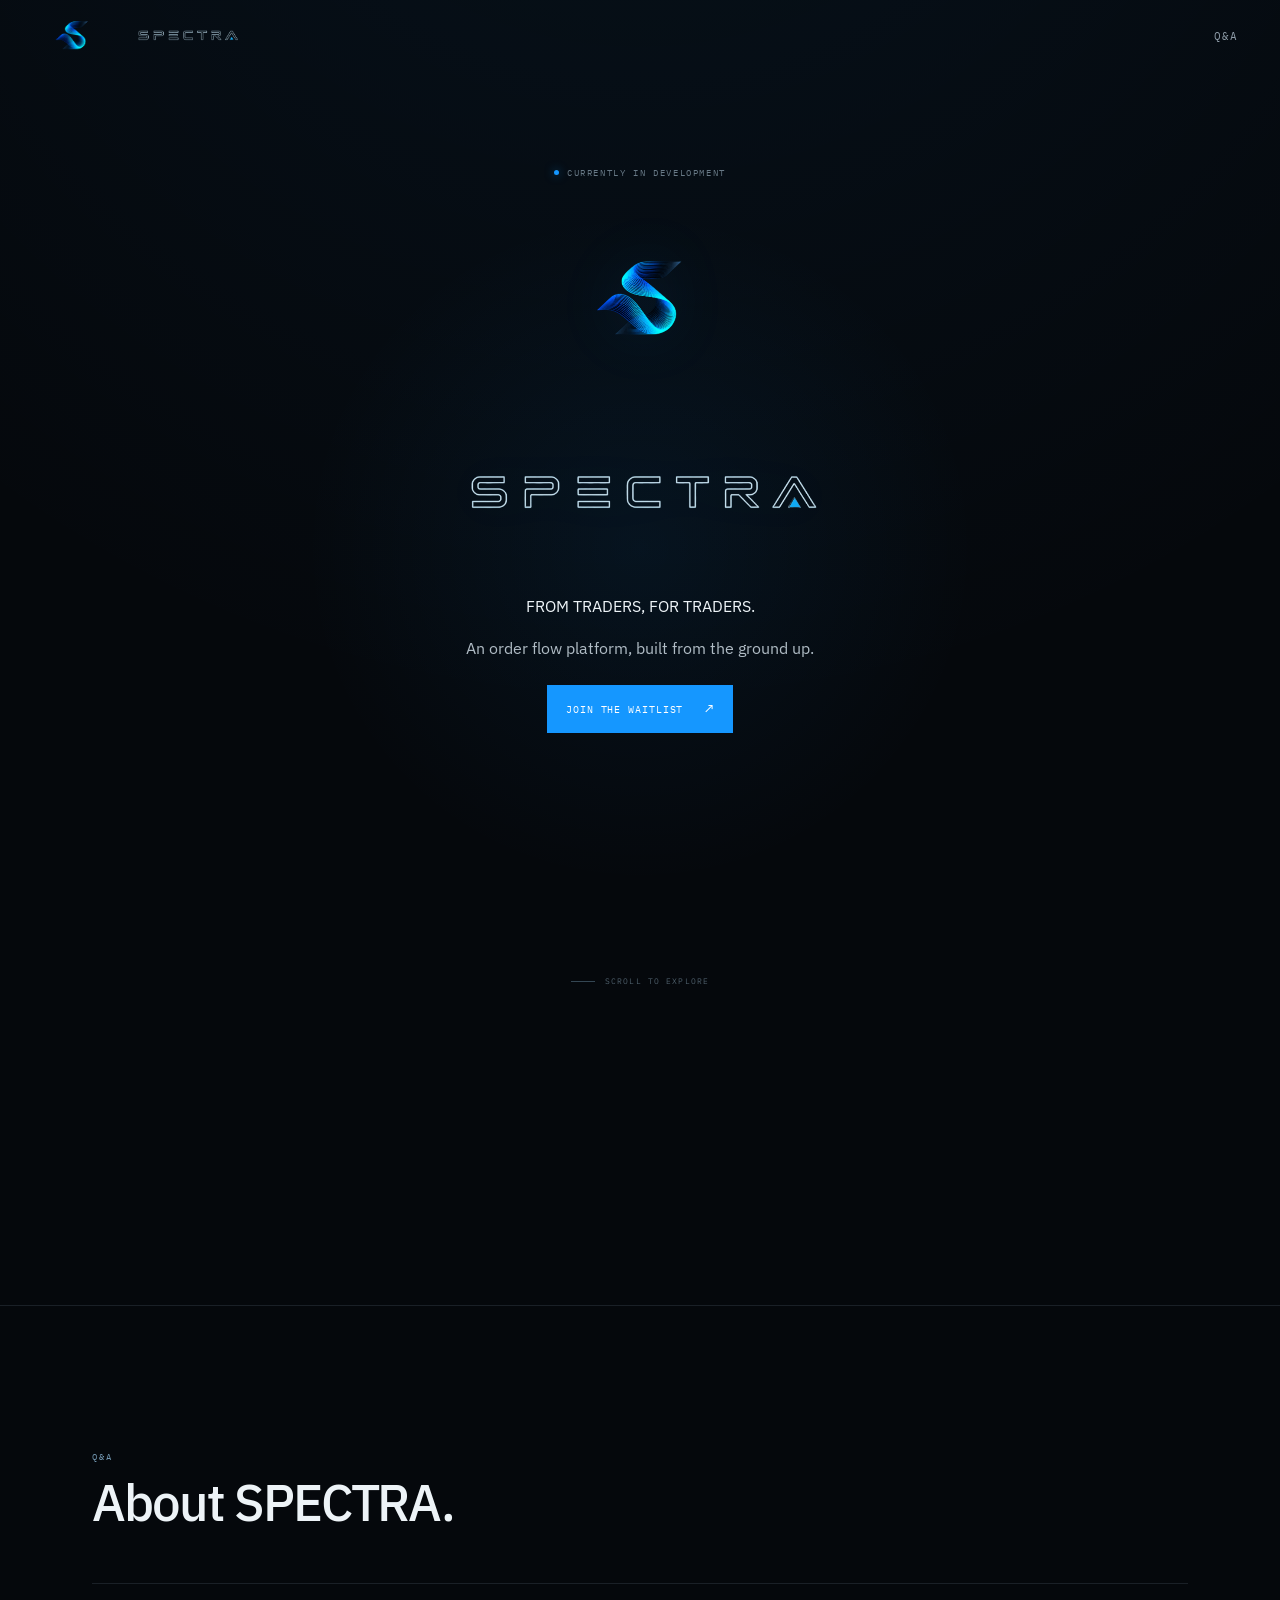
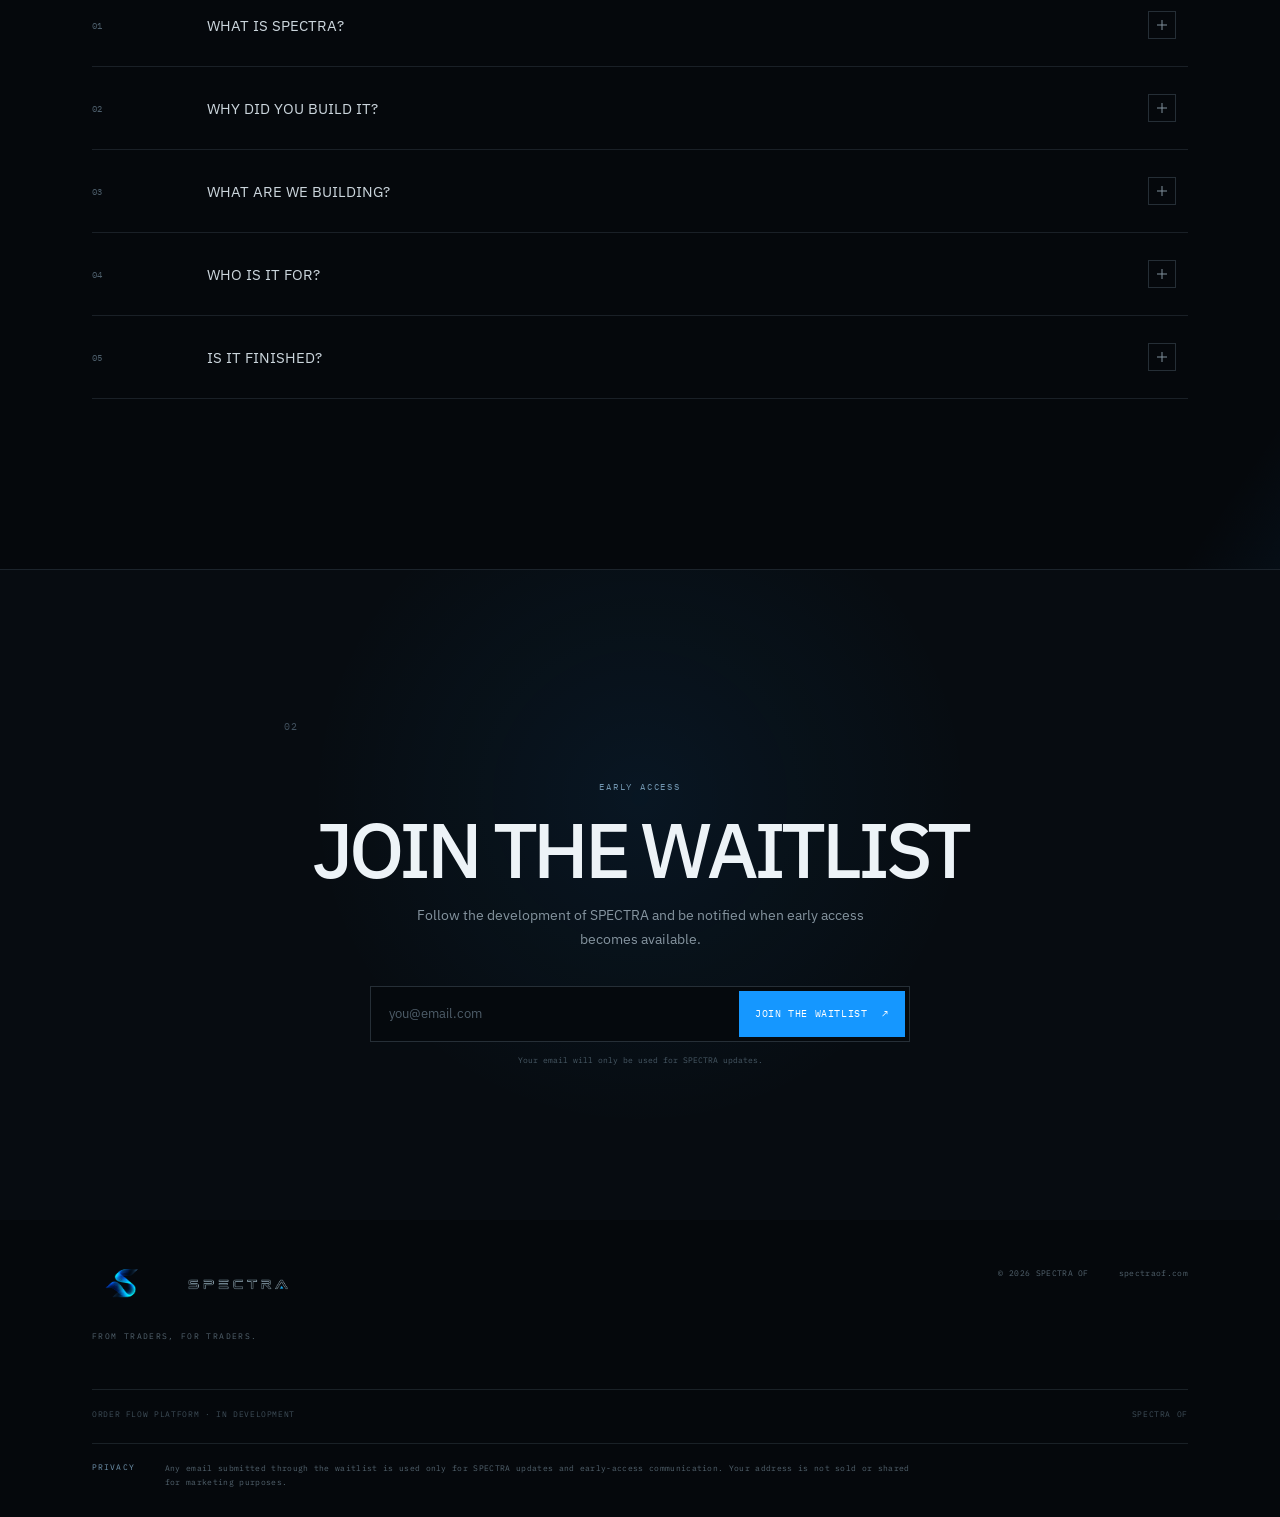
==== index.html @ 026204b5 "Update index.html" ====
<!doctype html>
<html lang="en">
<head>
  <meta charset="utf-8">
  <meta name="viewport" content="width=device-width, initial-scale=1">
  <meta name="description" content="SPECTRA is an order flow platform built from the ground up. Follow the development and join the waitlist for early access.">
  <title>SPECTRA OF | From Traders, For Traders.</title>
  <link rel="preconnect" href="https://fonts.googleapis.com">
  <link rel="preconnect" href="https://fonts.gstatic.com" crossorigin>
  <link href="https://fonts.googleapis.com/css2?family=IBM+Plex+Mono:wght@400;500&family=IBM+Plex+Sans:wght@400;500;600&display=swap" rel="stylesheet">
  <link rel="stylesheet" href="styles.css">
</head>
<body>
  <div class="site">
    <header class="nav" id="nav">
      <a class="brand" href="#top" aria-label="SPECTRA home">
        <img src="assets/spectra-s.png" alt="" class="brand-logo">
        <img src="assets/spectra-header.png" alt="SPECTRA" class="brand-wordmark">
      </a>

      <nav class="nav-actions" aria-label="Primary">
        <a href="#qa">Q&amp;A</a>
      </nav>

      <button class="menu-toggle" type="button" aria-label="Open menu" aria-expanded="false">
        <span></span><span></span>
      </button>
    </header>

    <main id="top">
      <section class="hero">
        <div class="hero-inner">
          <div class="status reveal">
            <span class="status-dot"></span>
            <span>CURRENTLY IN DEVELOPMENT</span>
          </div>

          <img src="assets/spectra-s.png" alt="SPECTRA symbol" class="hero-s-image reveal delay-1">

          <img src="assets/spectra-header.png" alt="SPECTRA" class="hero-header-image reveal delay-2">

          <div class="hero-payoff reveal delay-3">FROM TRADERS, FOR TRADERS.</div>

          <p class="hero-description reveal delay-4">
            An order flow platform, built from the ground up.
          </p>

          <a class="hero-cta reveal delay-3" href="#waitlist">
            <span>JOIN THE WAITLIST</span>
            <span class="cta-arrow">↗</span>
          </a>

          <div class="hero-scroll reveal delay-4" aria-hidden="true">
            <span></span>
            <span>SCROLL TO EXPLORE</span>
          </div>
        </div>
      </section>

      <section class="qa-section" id="qa">
        <div class="section-container">
          <div class="section-header reveal">
            <div>
              <div class="eyebrow">Q&amp;A</div>
              <h2>About SPECTRA.</h2>
            </div>
          </div>

          <div class="accordion" data-accordion>
            <!--
              INSERT YOUR EXISTING Q&A HERE.
              Do not change the structure. Duplicate .accordion-item as needed.

              Example:
              <article class="accordion-item">
                <button class="accordion-trigger" type="button" aria-expanded="false">
                  <span class="question-number">01</span>
                  <span class="question-text">YOUR QUESTION</span>
                  <span class="question-toggle" aria-hidden="true"></span>
                </button>
                <div class="accordion-answer" hidden>
                  <div class="answer-inner">
                    <p>YOUR ANSWER</p>
                  </div>
                </div>
              </article>
            -->

            <article class="accordion-item">
              <button class="accordion-trigger" type="button" aria-expanded="false">
                <span class="question-number">01</span>
                <span class="question-text">WHAT IS SPECTRA?</span>
                <span class="question-toggle" aria-hidden="true"></span>
              </button>
              <div class="accordion-answer" hidden>
                <div class="answer-inner">
                  <p>SPECTRA is a market analysis platform focused on <strong>order flow, volume and market structure.</strong> Built to help traders see what is actually happening beneath price.</p>
                </div>
              </div>
            </article>

            <article class="accordion-item">
              <button class="accordion-trigger" type="button" aria-expanded="false">
                <span class="question-number">02</span>
                <span class="question-text">WHY DID YOU BUILD IT?</span>
                <span class="question-toggle" aria-hidden="true"></span>
              </button>
              <div class="accordion-answer" hidden>
                <div class="answer-inner">
                  <p>SPECTRA was born from a simple problem: I couldn't find an order flow platform that worked the way I wanted it to. So I decided to <strong>build it myself.</strong></p>
                </div>
              </div>
            </article>

            <article class="accordion-item">
              <button class="accordion-trigger" type="button" aria-expanded="false">
                <span class="question-number">03</span>
                <span class="question-text">WHAT ARE WE BUILDING?</span>
                <span class="question-toggle" aria-hidden="true"></span>
              </button>
              <div class="accordion-answer" hidden>
                <div class="answer-inner">
                  <ul class="answer-list">
                    <li>Clean, focused interface</li>
                    <li>Deep order flow and volume visualization</li>
                    <li>Highly customizable workspace</li>
                    <li>Built around real trading workflows</li>
                    <li>Less noise, more relevant data</li>
                  </ul>
                </div>
              </div>
            </article>

            <article class="accordion-item">
              <button class="accordion-trigger" type="button" aria-expanded="false">
                <span class="question-number">04</span>
                <span class="question-text">WHO IS IT FOR?</span>
                <span class="question-toggle" aria-hidden="true"></span>
              </button>
              <div class="accordion-answer" hidden>
                <div class="answer-inner">
                  <p>For traders who want to go beyond price action and explore <strong>volume, order flow, liquidity and market structure</strong> in greater depth.</p>
                </div>
              </div>
            </article>

            <article class="accordion-item">
              <button class="accordion-trigger" type="button" aria-expanded="false">
                <span class="question-number">05</span>
                <span class="question-text">IS IT FINISHED?</span>
                <span class="question-toggle" aria-hidden="true"></span>
              </button>
              <div class="accordion-answer" hidden>
                <div class="answer-inner">
                  <p>SPECTRA is currently in development. Built in public, one feature at a time. <strong>Follow the build.</strong></p>
                </div>
              </div>
            </article>
          </div>
        </div>
      </section>

      <section class="waitlist-section" id="waitlist">
        <div class="waitlist-container">
          <div class="section-index reveal">02</div>
          <div class="eyebrow reveal delay-1">EARLY ACCESS</div>
          <h2 class="reveal delay-2">JOIN THE WAITLIST</h2>
          <p class="waitlist-copy reveal delay-3">
            Follow the development of SPECTRA and be notified when early access becomes available.
          </p>

          <form class="waitlist-form reveal delay-4" id="waitlist-form">
            <label class="sr-only" for="email">Email address</label>
            <input id="email" name="email" type="email" autocomplete="email" placeholder="you@email.com" required>
            <button type="submit">
              <span>JOIN THE WAITLIST</span>
              <span>↗</span>
            </button>
          </form>

          <p class="form-note reveal delay-4" id="form-note">
            Your email will only be used for SPECTRA updates.
          </p>
        </div>
      </section>
    </main>

    <footer class="footer">
      <div class="footer-top">
        <div class="footer-brand">
          <a class="brand" href="#top">
            <img src="assets/spectra-s.png" alt="" class="brand-logo">
            <img src="assets/spectra-header.png" alt="SPECTRA" class="brand-wordmark">
          </a>
          <p>FROM TRADERS, FOR TRADERS.</p>
        </div>

        <div class="footer-meta">
          <span>© 2026 SPECTRA OF</span>
          <a href="https://spectraof.com">spectraof.com</a>
        </div>
      </div>

      <div class="footer-bottom">
        <span>ORDER FLOW PLATFORM · IN DEVELOPMENT</span>
        <span>SPECTRA OF</span>
      </div>

      <div class="footer-policy">
        <span>PRIVACY</span>
        <p>Any email submitted through the waitlist is used only for SPECTRA updates and early-access communication. Your address is not sold or shared for marketing purposes.</p>
      </div>
    </footer>
  </div>

  <script src="app.js"></script>
</body>
</html>
---- styles.css ----
*{box-sizing:border-box}

:root{
  --bg:#05080c;
  --bg-soft:#070c11;
  --panel:#091018;
  --text:#edf3f7;
  --muted:#82919e;
  --dim:#52616d;
  --blue:#1597ff;
  --blue-soft:#73c4ff;
  --line:rgba(155,183,205,.14);
  --line-strong:rgba(155,183,205,.22);
  --sans:"IBM Plex Sans",Inter,Arial,sans-serif;
  --mono:"IBM Plex Mono",ui-monospace,SFMono-Regular,monospace;
  --max:1180px;
}

html{
  scroll-behavior:smooth;
  background:var(--bg);
}

body{
  margin:0;
  background:
    radial-gradient(circle at 50% -12%,rgba(21,151,255,.065),transparent 31%),
    var(--bg);
  color:var(--text);
  font-family:var(--sans);
  -webkit-font-smoothing:antialiased;
}

body:after{
  content:"";
  position:fixed;
  inset:0;
  pointer-events:none;
  z-index:50;
  opacity:.012;
  background-image:radial-gradient(rgba(255,255,255,.45) .35px, transparent .35px);
  background-size:4px 4px;
}

a{color:inherit;text-decoration:none}
button,input{font:inherit}

.site{min-height:100vh}

.nav{
  position:fixed;
  z-index:30;
  top:0;
  left:0;
  right:0;
  height:72px;
  padding:0 42px;
  display:flex;
  align-items:center;
  justify-content:space-between;
  border-bottom:1px solid transparent;
  transition:background .25s,border-color .25s,backdrop-filter .25s;
}

.nav.scrolled{
  background:rgba(5,8,12,.82);
  border-color:var(--line);
  backdrop-filter:blur(10px);
}

.brand{
  display:inline-flex;
  align-items:center;
  gap:10px;
  height:32px;
}

.brand-logo{
  width:60px;
  height:60px;
  object-fit:contain;
  display:block;
}

.brand-wordmark{
  width:165px;
  height:auto;
  max-height:80px;
  object-fit:contain;
  display:block;
}

.nav-actions{
  display:flex;
  align-items:center;
  gap:30px;
}

.nav-actions>a:first-child{
  color:#8e9ca8;
  font:11px var(--mono);
  letter-spacing:.08em;
  transition:color .2s;
}

.nav-actions>a:first-child:hover{color:#fff}

.nav-waitlist{
  height:37px;
  padding:0 14px;
  display:inline-flex;
  align-items:center;
  gap:9px;
  border:1px solid rgba(21,151,255,.55);
  background:rgba(21,151,255,.055);
  color:#dceeff;
  font:10px var(--mono);
  letter-spacing:.06em;
  transition:background .2s,border-color .2s,transform .2s;
}

.nav-waitlist:hover{
  background:rgba(21,151,255,.13);
  border-color:rgba(21,151,255,.85);
  transform:translateY(-1px);
}

.menu-toggle{
  display:none;
  width:34px;
  height:34px;
  padding:8px 5px;
  border:0;
  background:transparent;
  cursor:pointer;
}

.menu-toggle span{
  display:block;
  width:23px;
  height:1px;
  margin:6px 0;
  background:#cdd8df;
  transition:transform .2s;
}

.hero{
  min-height:145svh;
  display:flex;
  align-items:flex-start;
  justify-content:center;
  padding:0 24px;
  position:relative;
}

.hero-inner{
  width:100%;
  max-width:900px;
  height:100svh;
  position:sticky;
  top:0;
  display:flex;
  flex-direction:column;
  align-items:center;
  justify-content:center;
  text-align:center;
  isolation:isolate;
}

.hero:before{
  content:"";
  position:absolute;
  width:min(700px,75vw);
  height:min(700px,75vw);
  left:50%;
  top:42%;
  transform:translate(-50%,-50%);
  background:radial-gradient(circle,rgba(21,151,255,.07),transparent 68%);
  pointer-events:none;
}

.status{
  display:flex;
  align-items:center;
  gap:8px;
  margin-bottom:42px;
  color:#687986;
  font:9px var(--mono);
  letter-spacing:.18em;
}

.status-dot{
  width:5px;
  height:5px;
  border-radius:50%;
  background:var(--blue);
  box-shadow:0 0 10px rgba(21,151,255,.55);
}

.hero-s-image{
  width:160px;
  height:160px;
  object-fit:contain;
  display:block;
  margin:0 0 28px;
  position:relative;
  z-index:2;
  filter:drop-shadow(0 0 28px rgba(21,151,255,.08));
  will-change:transform;
}

.hero-header-image{
  width:min(520px,72vw);
  height:auto;
  display:block;
  object-fit:contain;
  margin:0 auto 18px;
  position:relative;
  z-index:3;
  filter:drop-shadow(0 0 24px rgba(21,151,255,.05));
  will-change:transform;
}

.hero-payoff{
  position:relative;
  z-index:4;
  will-change:transform,opacity;
}

.hero-description{
  margin:20px 0 24px;
  color:#b0bcc5;
  font-size:16px;
  line-height:1.6;
}

.hero-cta{
  height:48px;
  padding:0 18px;
  display:inline-flex;
  align-items:center;
  gap:22px;
  border:1px solid rgba(21,151,255,.78);
  background:var(--blue);
  color:#fff;
  font:10px var(--mono);
  letter-spacing:.09em;
  transition:transform .2s,box-shadow .2s,background .2s;
}

.hero-cta:hover{
  transform:translateY(-2px);
  box-shadow:0 10px 30px rgba(21,151,255,.17);
  background:#169cff;
}

.cta-arrow{font-size:14px}

.hero-scroll{
  position:absolute;
  top:calc(100% + 76px);
  display:flex;
  align-items:center;
  gap:10px;
  color:#4e5f6b;
  font:8px var(--mono);
  letter-spacing:.14em;
}

.hero-scroll>span:first-child{
  width:24px;
  height:1px;
  background:#344653;
}

.section-container{
  max-width:var(--max);
  margin:auto;
  padding:145px 42px 170px;
}

.qa-section{
  border-top:1px solid var(--line);
}

.section-header{
  display:block;
  margin-bottom:55px;
}

.section-index{
  color:#41515e;
  font:10px var(--mono);
  letter-spacing:.08em;
}

.eyebrow{
  color:#7195af;
  font:9px var(--mono);
  letter-spacing:.2em;
}

.section-header h2{
  margin:15px 0 0;
  font-size:clamp(36px,4vw,52px);
  line-height:1;
  font-weight:500;
  letter-spacing:-.04em;
}

.accordion{
  border-top:1px solid var(--line);
}

.accordion-item{
  border-bottom:1px solid var(--line);
}

.accordion-trigger{
  width:100%;
  min-height:82px;
  padding:0;
  display:grid;
  grid-template-columns:90px 1fr 40px;
  gap:25px;
  align-items:center;
  border:0;
  background:transparent;
  color:var(--text);
  text-align:left;
  cursor:pointer;
}

.accordion-trigger:hover .question-text{
  color:#fff;
}

.question-number{
  color:#4d5e6b;
  font:9px var(--mono);
}

.question-text{
  color:#cbd5dc;
  font-size:15px;
  transition:color .2s;
}

.question-toggle{
  width:28px;
  height:28px;
  position:relative;
  border:1px solid var(--line-strong);
  transition:border-color .2s,transform .3s,background .2s;
}

.question-toggle:before,
.question-toggle:after{
  content:"";
  position:absolute;
  left:50%;
  top:50%;
  width:10px;
  height:1px;
  background:#80909c;
  transform:translate(-50%,-50%);
}

.question-toggle:after{
  transform:translate(-50%,-50%) rotate(90deg);
  transition:transform .3s;
}

.accordion-trigger:hover .question-toggle{
  border-color:rgba(21,151,255,.55);
}

.accordion-trigger[aria-expanded="true"] .question-toggle{
  background:rgba(21,151,255,.06);
  border-color:rgba(21,151,255,.55);
}

.accordion-trigger[aria-expanded="true"] .question-toggle:after{
  transform:translate(-50%,-50%) rotate(0deg);
}

.accordion-answer{
  overflow:hidden;
}

.answer-inner{
  padding:0 65px 30px 115px;
  max-width:850px;
}

.answer-inner p{
  margin:0;
  color:#81909c;
  font-size:14px;
  line-height:1.8;
}

.placeholder-item .accordion-trigger{
  cursor:default;
}

.placeholder-item .question-text{
  color:#4c5c68;
}

.placeholder-item .question-toggle{
  opacity:.45;
}

.waitlist-section{
  border-top:1px solid var(--line);
  background:
    radial-gradient(circle at 50% 35%,rgba(21,151,255,.075),transparent 43%),
    var(--bg-soft);
}

.waitlist-container{
  max-width:760px;
  min-height:650px;
  margin:auto;
  padding:150px 24px 155px;
  text-align:center;
  display:flex;
  flex-direction:column;
  align-items:center;
}

.waitlist-container>.section-index{
  align-self:flex-start;
  margin-bottom:48px;
}

.waitlist-container h2{
  margin:20px 0 18px;
  font-size:clamp(48px,7vw,78px);
  line-height:.95;
  font-weight:500;
  letter-spacing:-.055em;
}

.waitlist-copy{
  max-width:500px;
  margin:0 0 34px;
  color:#85949f;
  font-size:14px;
  line-height:1.7;
}

.waitlist-form{
  width:min(540px,100%);
  padding:4px;
  display:flex;
  border:1px solid var(--line-strong);
  background:#05090d;
}

.waitlist-form input{
  min-width:0;
  flex:1;
  height:46px;
  padding:0 14px;
  border:0;
  outline:0;
  background:transparent;
  color:#edf4f8;
  font-size:13px;
}

.waitlist-form input::placeholder{color:#4e5d69}

.waitlist-form button{
  height:46px;
  padding:0 16px;
  display:flex;
  align-items:center;
  gap:15px;
  border:0;
  background:var(--blue);
  color:#fff;
  cursor:pointer;
  font:10px var(--mono);
  letter-spacing:.06em;
  transition:background .2s,transform .2s;
}

.waitlist-form button:hover{
  background:#169cff;
}

.waitlist-form button:active{
  transform:translateY(1px);
}

.form-note{
  margin:13px 0 0;
  color:#485965;
  font:8px var(--mono);
}

.footer{
  max-width:var(--max);
  margin:auto;
  padding:48px 42px 28px;
}

.footer-top{
  display:flex;
  align-items:flex-start;
  justify-content:space-between;
  padding-bottom:48px;
}

.footer-brand p{
  margin:13px 0 0;
  color:#53636e;
  font:8px var(--mono);
  letter-spacing:.17em;
}

.footer-meta{
  display:flex;
  gap:30px;
  color:#53636e;
  font:8px var(--mono);
  letter-spacing:.04em;
}

.footer-meta a:hover{color:#9aa9b4}

.footer-bottom{
  padding-top:19px;
  border-top:1px solid var(--line);
  display:flex;
  justify-content:space-between;
  color:#3f4e59;
  font:8px var(--mono);
  letter-spacing:.08em;
}

.footer-policy{
  margin-top:24px;
  padding-top:18px;
  border-top:1px solid var(--line);
  display:flex;
  gap:30px;
  color:#53636e;
  font:8px var(--mono);
  letter-spacing:.04em;
}

.footer-policy > span{
  flex:0 0 auto;
  color:#7195af;
  letter-spacing:.14em;
}

.footer-policy p{
  margin:0;
  max-width:760px;
  line-height:1.7;
}

.reveal{
  opacity:0;
  transform:translateY(16px);
  transition:opacity .7s ease,transform .7s ease;
}

.reveal.visible{
  opacity:1;
  transform:none;
}

.delay-1{transition-delay:.08s}
.delay-2{transition-delay:.15s}
.delay-3{transition-delay:.22s}
.delay-4{transition-delay:.29s}

.sr-only{
  position:absolute;
  width:1px;
  height:1px;
  padding:0;
  margin:-1px;
  overflow:hidden;
  clip:rect(0,0,0,0);
  white-space:nowrap;
  border:0;
}

@media(max-width:720px){
  .nav{
    height:62px;
    padding:0 20px;
  }

  .brand{
    gap:8px;
    height:28px;
  }

  .brand-logo{
    width:23px;
    height:23px;
  }

  .brand-wordmark{
    width:82px;
    max-height:21px;
  }

  .nav-actions{
    display:none;
    position:absolute;
    top:62px;
    left:0;
    right:0;
    padding:16px 20px 20px;
    flex-direction:column;
    align-items:stretch;
    gap:8px;
    border-bottom:1px solid var(--line);
    background:rgba(5,8,12,.96);
    backdrop-filter:blur(10px);
  }

  .nav-actions.mobile-open{display:flex}

  .nav-actions>a:first-child{
    height:42px;
    display:flex;
    align-items:center;
  }

  .nav-waitlist{
    justify-content:space-between;
    height:42px;
  }

  .menu-toggle{
    display:block;
  }

  .menu-toggle[aria-expanded="true"] span:first-child{
    transform:translateY(3.5px) rotate(45deg);
  }

  .menu-toggle[aria-expanded="true"] span:last-child{
    transform:translateY(-3.5px) rotate(-45deg);
  }

  .status{
    margin-bottom:30px;
    font-size:8px;
  }

  .hero-description{
    font-size:14px;
  }

  .hero-scroll{
    display:none;
  }

  .section-container{
    padding:105px 20px 110px;
  }

  .section-header{
    display:block;
    margin-bottom:38px;
  }

  .section-header h2{
    font-size:38px;
  }

  .accordion-trigger{
    min-height:76px;
    grid-template-columns:42px 1fr 30px;
    gap:12px;
  }

  .question-text{
    font-size:14px;
    line-height:1.35;
  }

  .question-toggle{
    width:25px;
    height:25px;
  }

  .answer-inner{
    padding:0 30px 27px 54px;
  }

  .answer-inner p{
    font-size:13px;
  }

  .waitlist-container{
    min-height:0;
    padding:110px 20px 120px;
  }

  .waitlist-container>.section-index{
    align-self:flex-start;
    margin-bottom:40px;
  }

  .waitlist-container h2{
    font-size:52px;
  }

  .waitlist-copy{
    font-size:13px;
  }

  .waitlist-form{
    flex-direction:column;
    border:0;
    padding:0;
    gap:7px;
    background:transparent;
  }

  .waitlist-form input,
  .waitlist-form button{
    width:100%;
    height:49px;
    border:1px solid var(--line-strong);
  }

  .waitlist-form input{
    background:#05090d;
  }

  .waitlist-form button{
    justify-content:center;
  }

  .footer{
    padding:40px 20px 25px;
  }

  .footer-top{
    flex-direction:column;
    gap:30px;
    padding-bottom:38px;
  }

  .footer-meta{
    flex-direction:column;
    gap:8px;
  }

  .footer-bottom{
    flex-direction:column;
    gap:9px;
  }

  .footer-policy{
    flex-direction:column;
    gap:9px;
    margin-top:22px;
  }

  .footer-policy p{
    max-width:none;
  }
}

@media(prefers-reduced-motion:reduce){
  html{scroll-behavior:auto}
  .reveal{opacity:1;transform:none;transition:none}
}

.answer-inner strong{
  color:#dbe8ef;
  font-weight:500;
}
.answer-list{
  margin:0;
  padding:0 0 0 17px;
  color:#81909c;
  font-size:14px;
  line-height:1.9;
}
.answer-list li::marker{
  color:var(--blue);
}
@media(max-width:720px){
  .answer-list{
    font-size:13px;
    line-height:1.85;
  }
}

/* SPECTRA V2.1: restrained scroll atmosphere */
.qa-section,
.waitlist-section{
  position:relative;
  overflow:hidden;
}

.qa-section::before,
.waitlist-section::before{
  content:"";
  position:absolute;
  top:-25%;
  left:-35%;
  width:55%;
  height:150%;
  background:linear-gradient(
    115deg,
    transparent 0%,
    rgba(21,151,255,0) 38%,
    rgba(21,151,255,.055) 49%,
    rgba(115,196,255,.025) 53%,
    transparent 65%
  );
  transform:translateX(-35%) skewX(-12deg);
  opacity:0;
  pointer-events:none;
  transition:opacity .8s ease;
}

.qa-section.section-visible::before,
.waitlist-section.section-visible::before{
  opacity:1;
  animation:spectraSweep 5.5s cubic-bezier(.2,.7,.2,1) both;
}

@keyframes spectraSweep{
  from{transform:translateX(-35%) skewX(-12deg)}
  to{transform:translateX(245%) skewX(-12deg)}
}

.hero-s-image,
.hero-header-image{
  transition:filter .5s ease, transform .5s ease;
}

.hero-s-image:hover{
  filter:drop-shadow(0 0 34px rgba(21,151,255,.13));
  transform:translateY(-1px);
}

.hero-header-image:hover{
  filter:drop-shadow(0 0 30px rgba(21,151,255,.10));
  transform:translateY(-1px);
}

@media(max-width:720px){
  .hero-wordmark-image{
    width:min(500px,88vw);
  }
}

@media(prefers-reduced-motion:reduce){
  .qa-section.section-visible::before,
  .waitlist-section.section-visible::before{
    animation:none;
  }
}

@media(prefers-reduced-motion:reduce){
  .hero-s-image,
  .hero-header-image{
    transition:none;
  }
}

/* SPECTRA hero scroll choreography */
.hero .status,
.hero .hero-payoff,
.hero .hero-description,
.hero .hero-cta,
.hero .hero-scroll{
  will-change:transform,opacity;
}

.hero .reveal{
  transition:opacity .7s ease, transform .7s ease;
}

@media (max-width:720px){
  .hero{
    min-height:135svh;
    padding:0 20px;
  }

  .hero-inner{
    height:100svh;
  }

  .hero-s-image{
    width:92px;
    height:92px;
    margin-bottom:20px;
  }

  .hero-header-image{
    width:min(390px,86vw);
    margin-bottom:15px;
  }

  .hero-description{
    margin:18px 0 22px;
  }
}

@media (prefers-reduced-motion:reduce){
  .hero{
    min-height:100svh;
  }
}

/* Final navbar wordmark readability fix only */
.brand-wordmark{width:150px !important;}
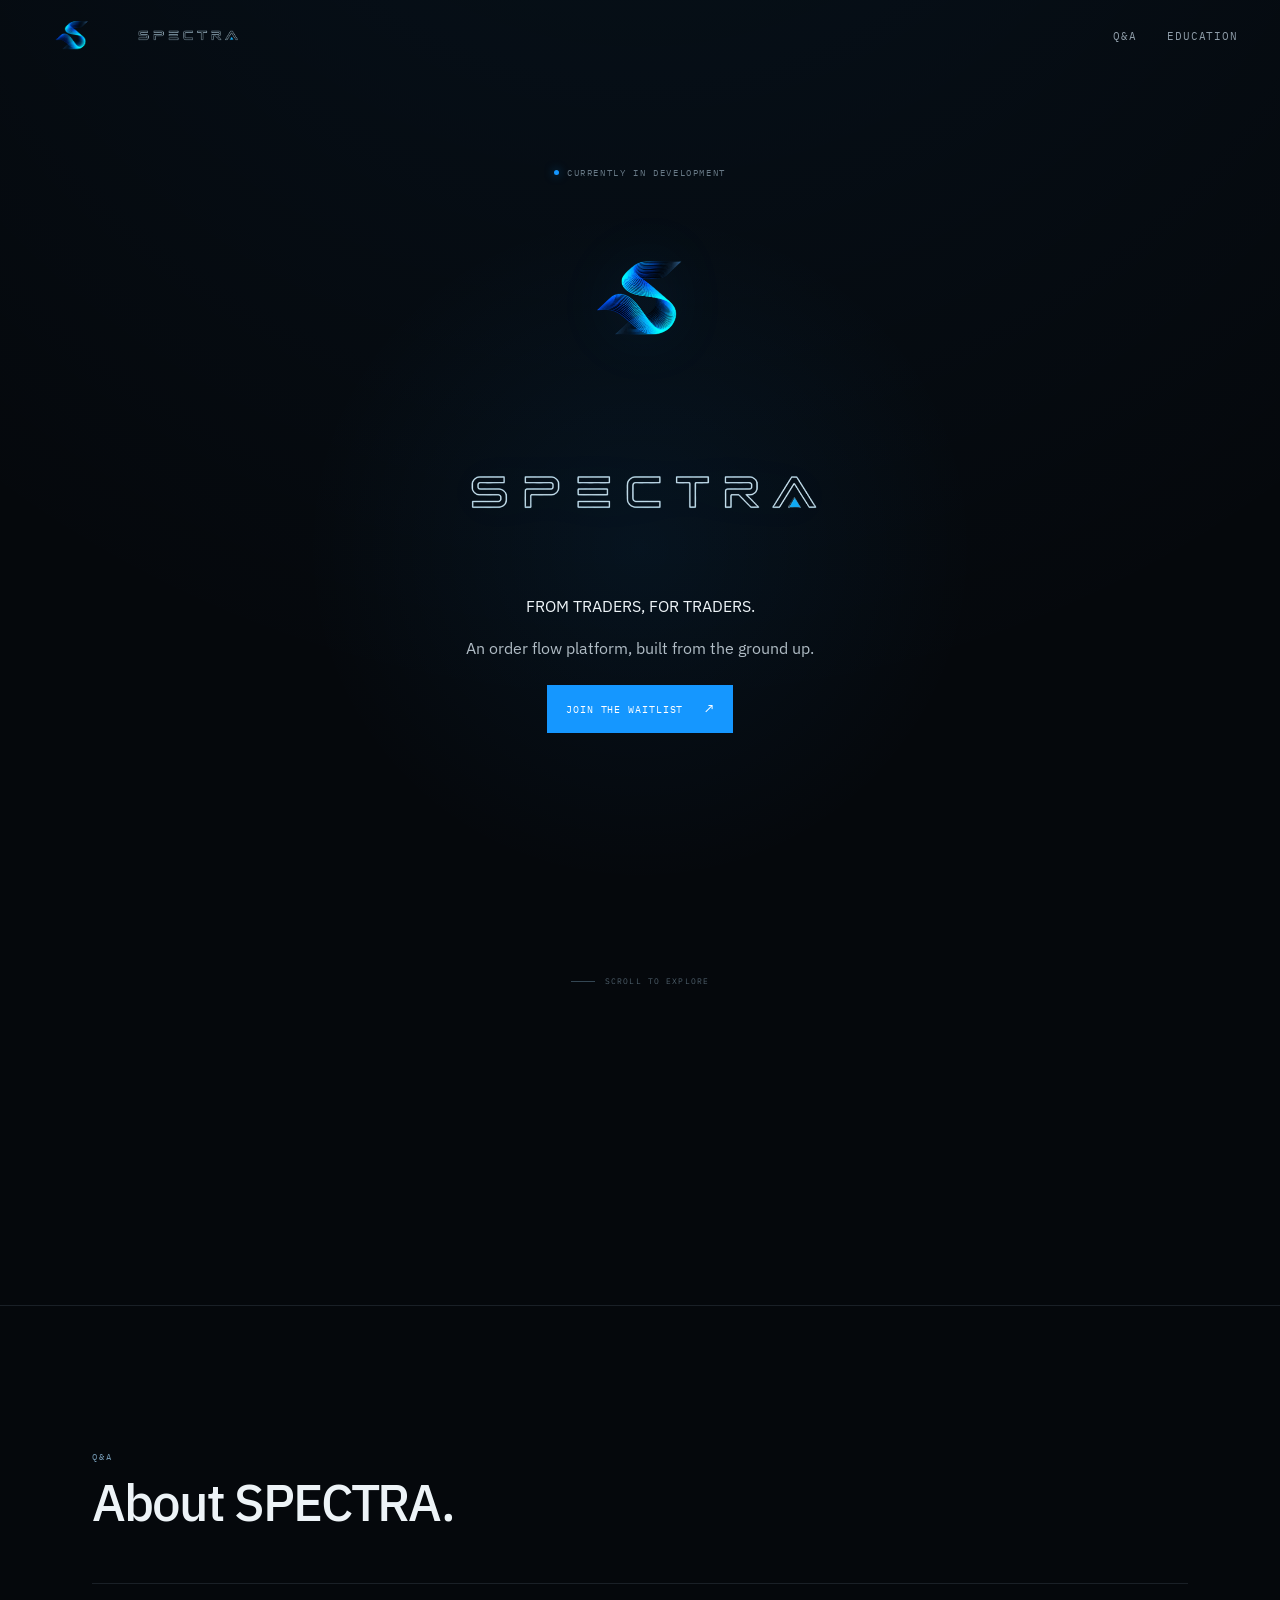
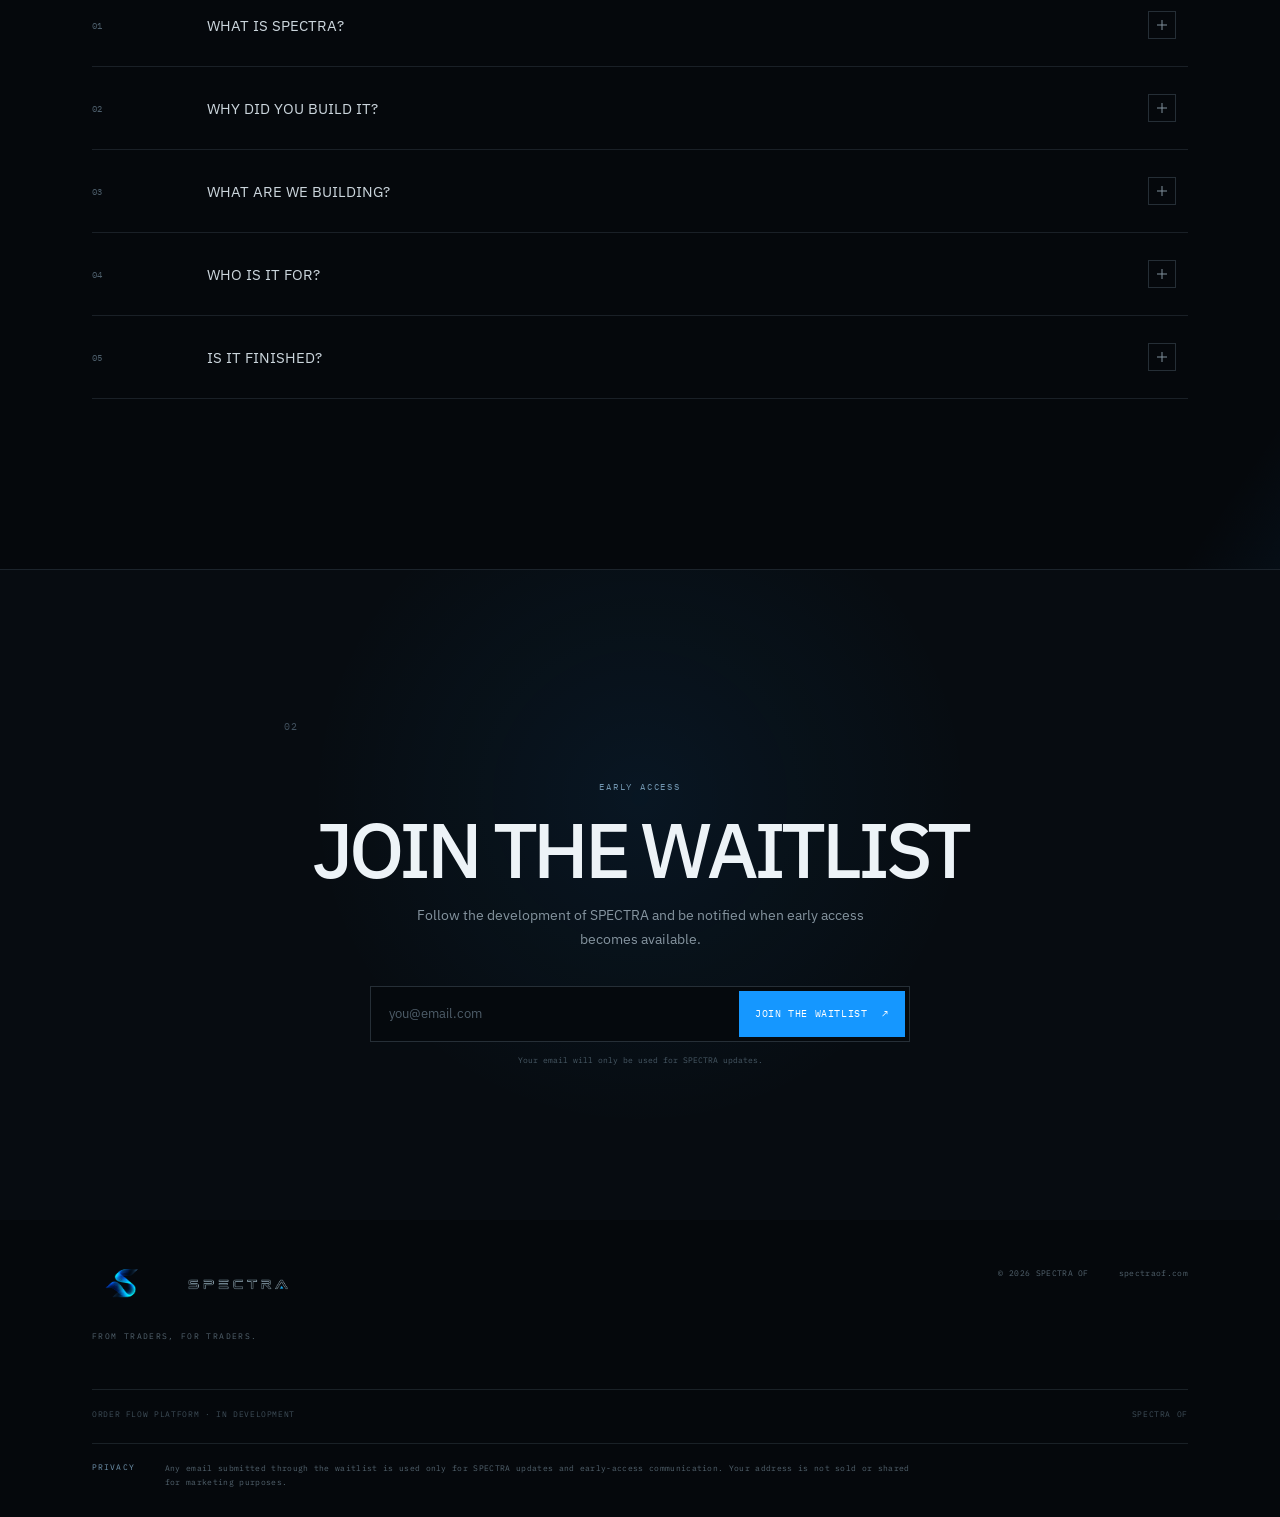
==== commit e8dc4e0a: "Update index.html" ====
--- a/index.html
+++ b/index.html
@@ -214,5 +214,6 @@
   </div>
 
   <script src="app.js"></script>
+  <script src="education.js"></script>
 </body>
 </html>
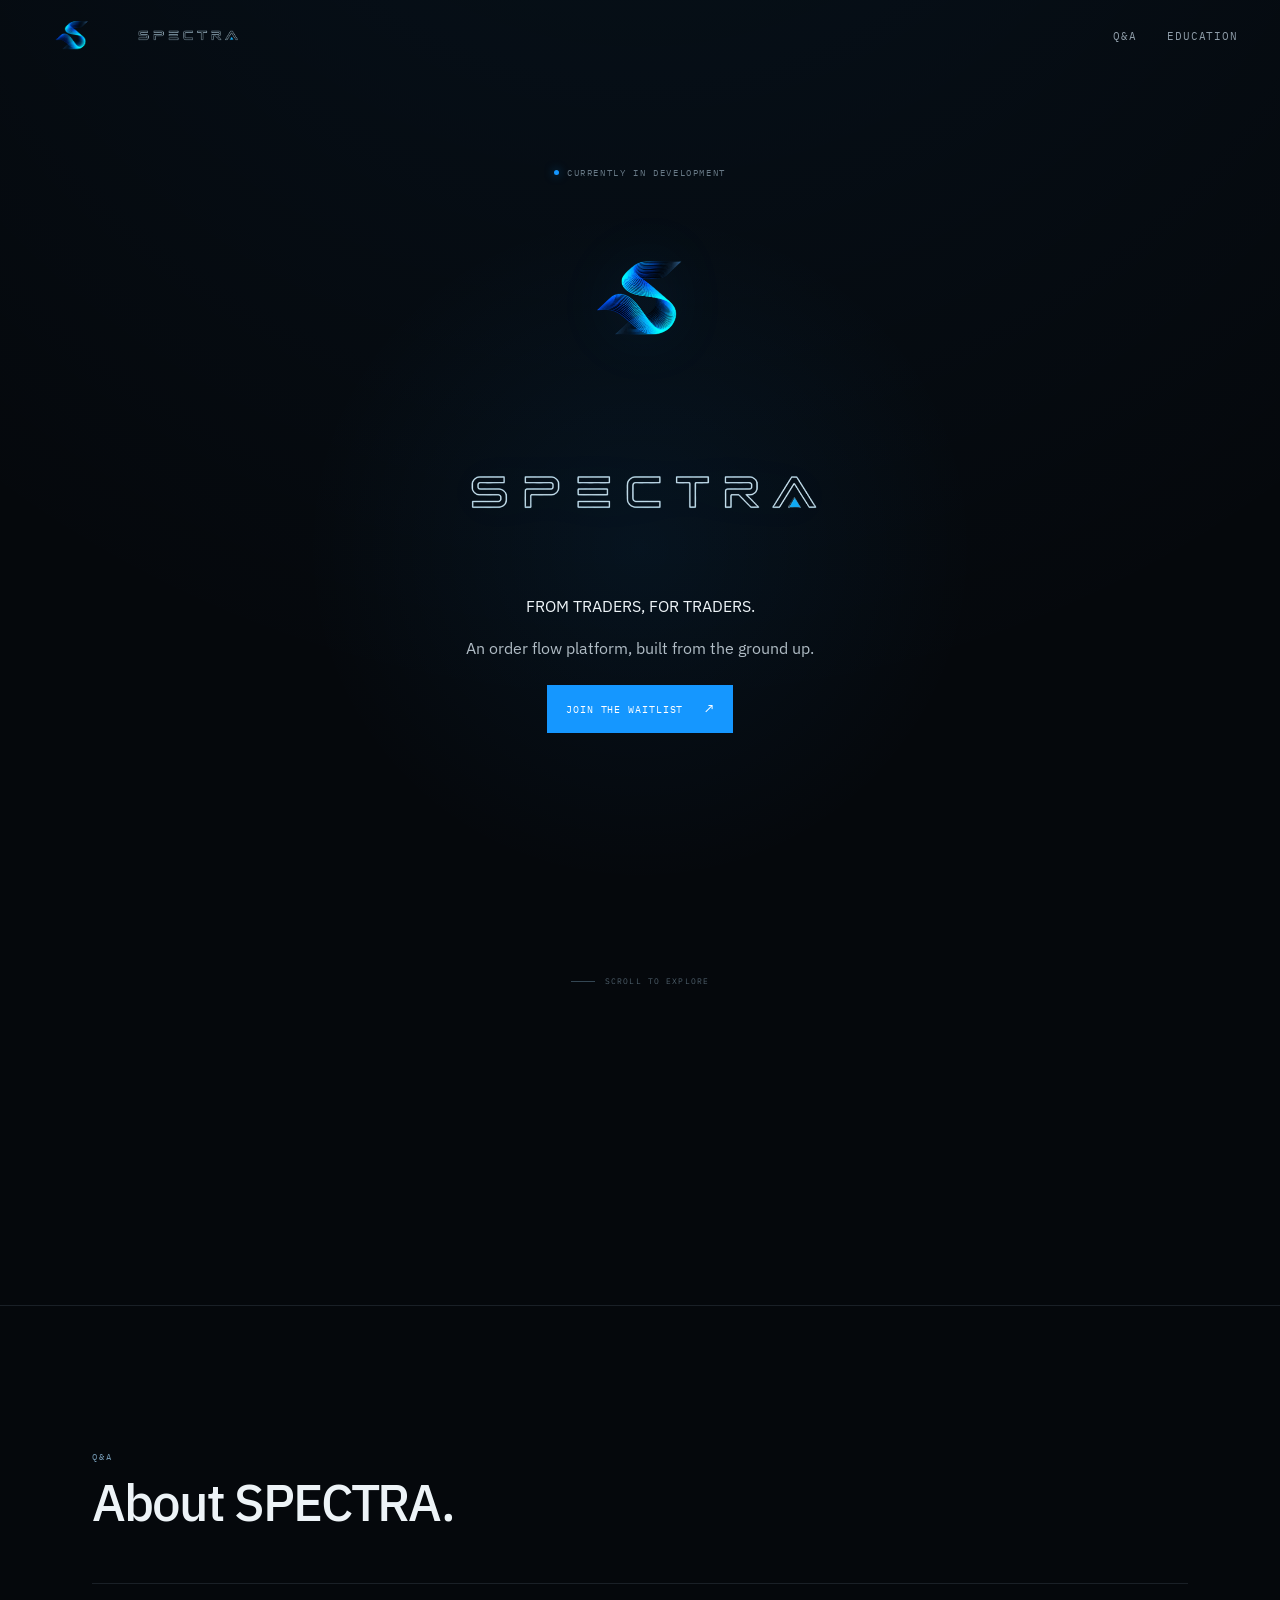
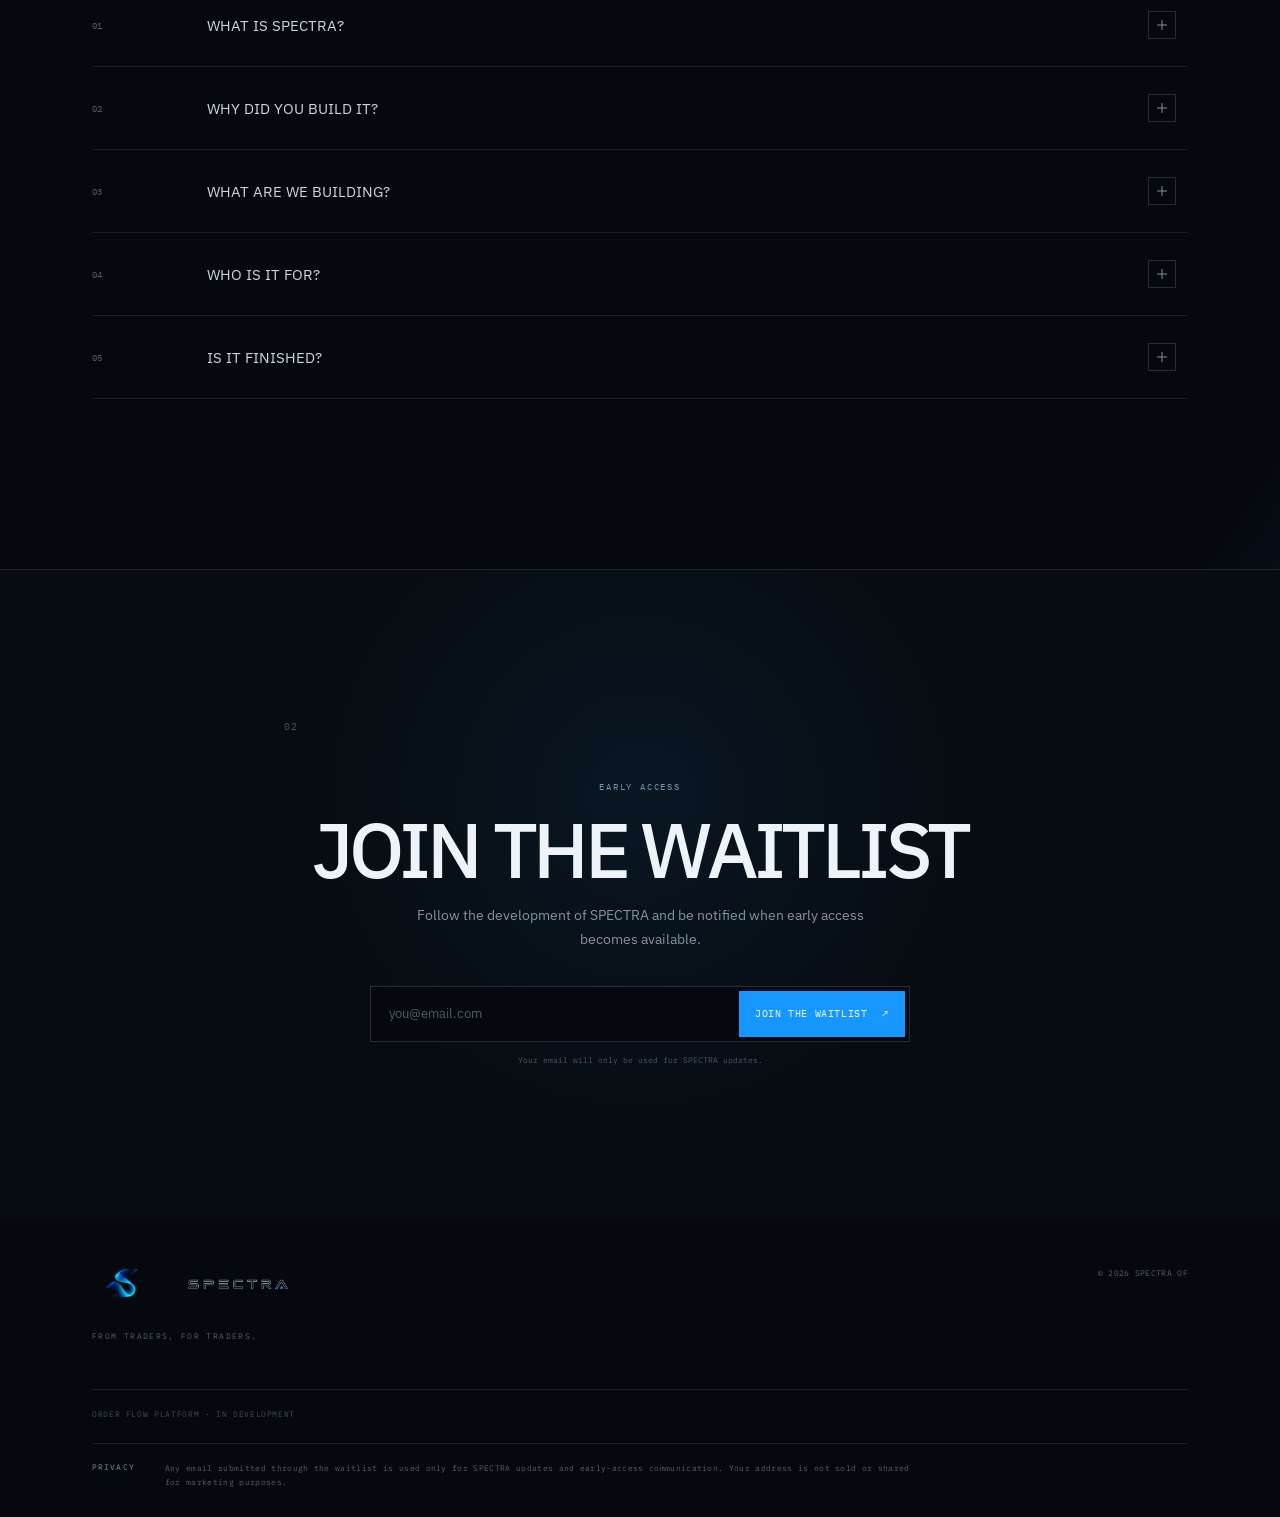
==== commit 24330c51: "Remove website link and footer text Removed the link to the website and a span element from the foot" ====
--- a/index.html
+++ b/index.html
@@ -197,13 +197,11 @@
 
         <div class="footer-meta">
           <span>© 2026 SPECTRA OF</span>
-          <a href="https://spectraof.com">spectraof.com</a>
         </div>
       </div>
 
       <div class="footer-bottom">
         <span>ORDER FLOW PLATFORM · IN DEVELOPMENT</span>
-        <span>SPECTRA OF</span>
       </div>
 
       <div class="footer-policy">
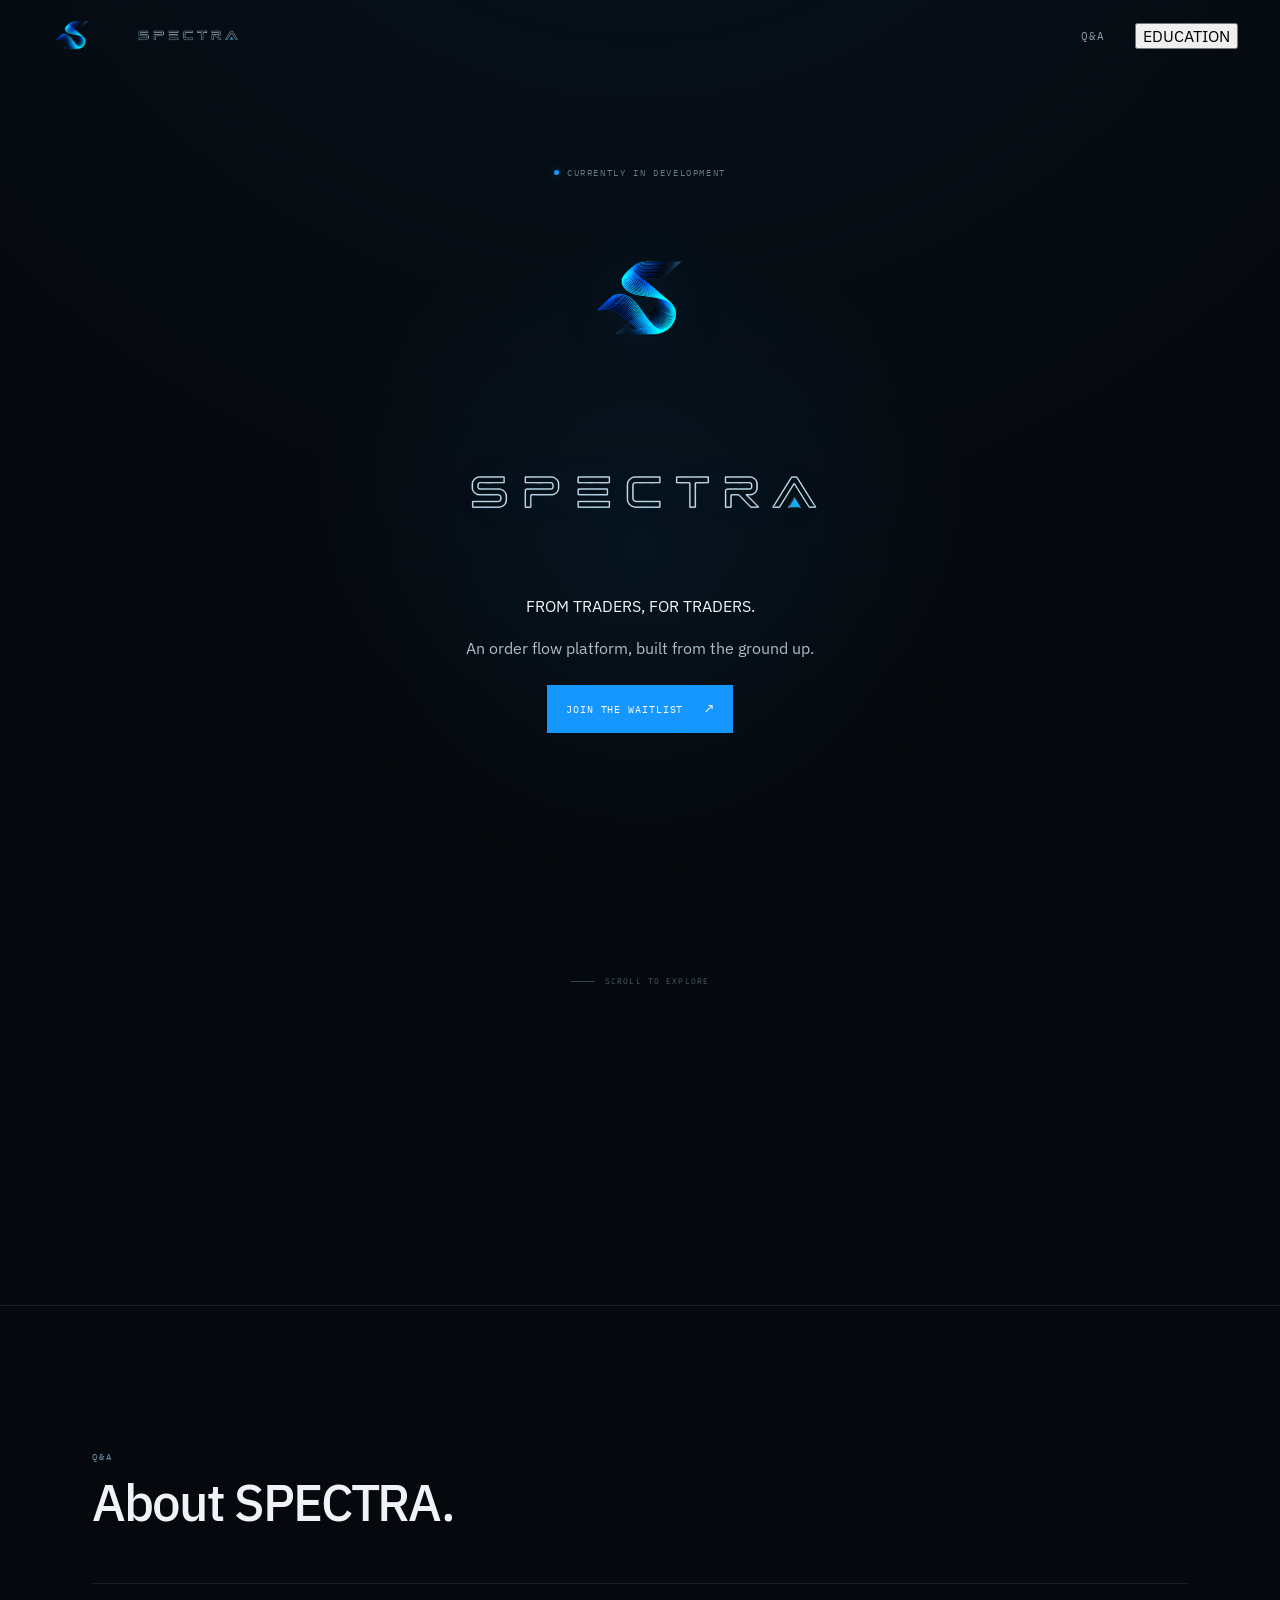
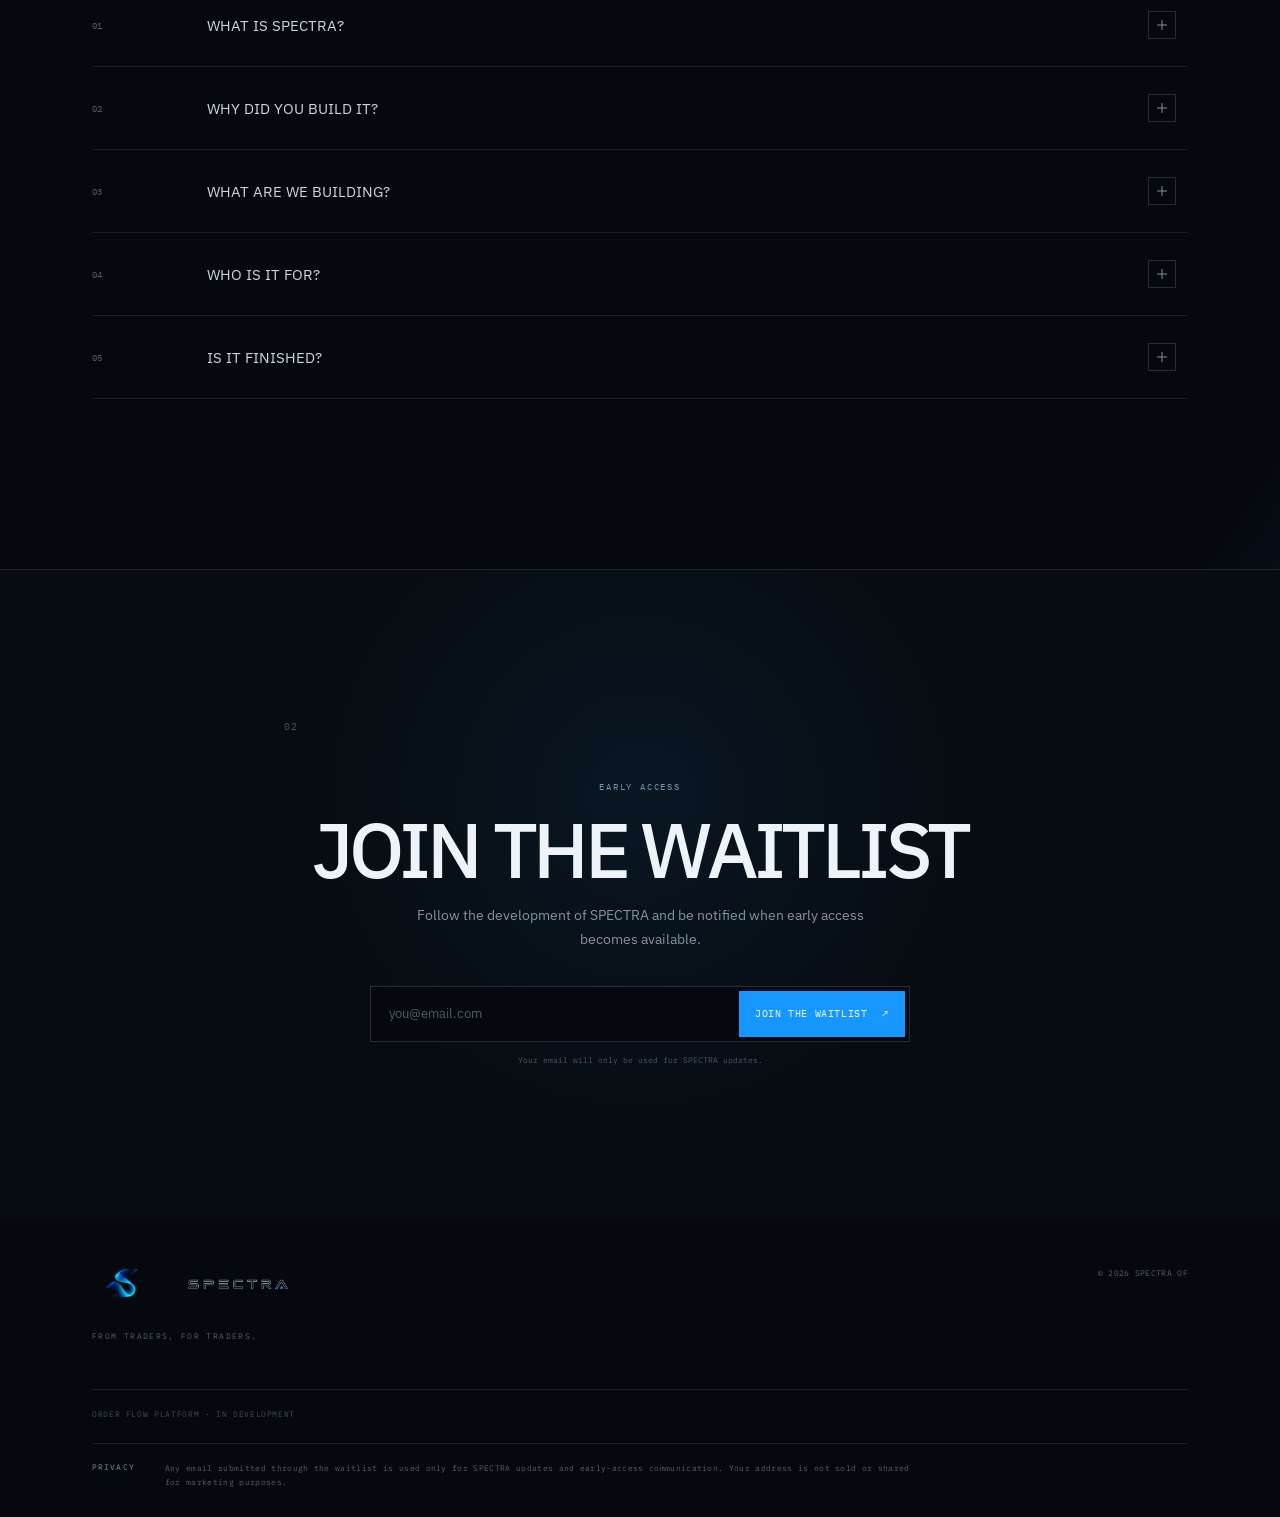
==== commit c4c4f914: "Update favicon link in index.html" ====
--- a/index.html
+++ b/index.html
@@ -4,7 +4,8 @@
   <meta charset="utf-8">
   <meta name="viewport" content="width=device-width, initial-scale=1">
   <meta name="description" content="SPECTRA is an order flow platform built from the ground up. Follow the development and join the waitlist for early access.">
-  <title>SPECTRA OF | From Traders, For Traders.</title>
+  <title>SPECTRA</title>
+  <link rel="icon" type="image/png" href="assets/spectra-s.png">
   <link rel="preconnect" href="https://fonts.googleapis.com">
   <link rel="preconnect" href="https://fonts.gstatic.com" crossorigin>
   <link href="https://fonts.googleapis.com/css2?family=IBM+Plex+Mono:wght@400;500&family=IBM+Plex+Sans:wght@400;500;600&display=swap" rel="stylesheet">
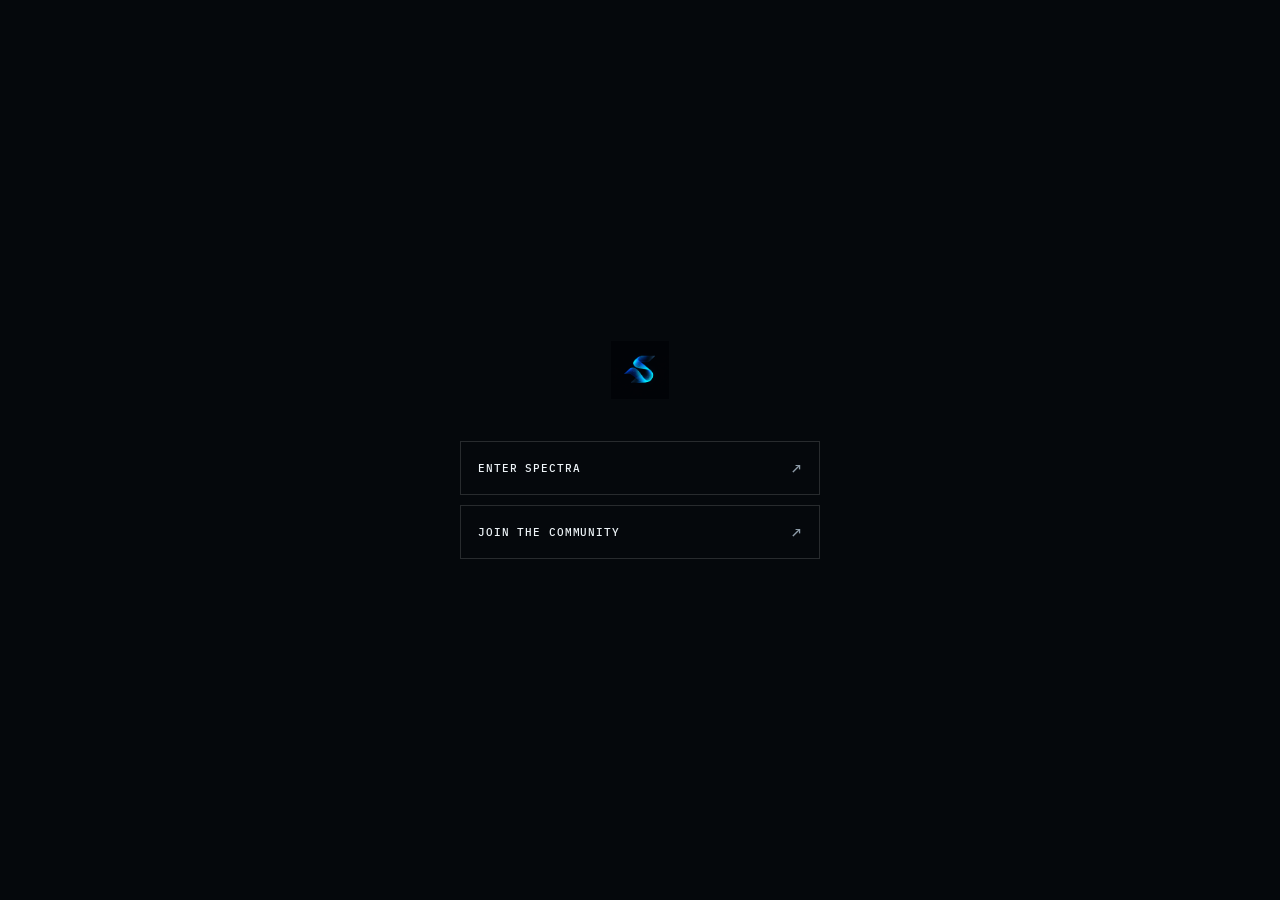
==== commit ca2d435d: "Add files via upload" ====
--- a/index.html
+++ b/index.html
@@ -2,217 +2,27 @@
 <html lang="en">
 <head>
   <meta charset="utf-8">
-  <meta name="viewport" content="width=device-width, initial-scale=1">
-  <meta name="description" content="SPECTRA is an order flow platform built from the ground up. Follow the development and join the waitlist for early access.">
+  <meta name="viewport" content="width=device-width, initial-scale=1, viewport-fit=cover">
+  <meta name="theme-color" content="#05080c">
   <title>SPECTRA</title>
-  <link rel="icon" type="image/png" href="assets/spectra-s.png">
-  <link rel="preconnect" href="https://fonts.googleapis.com">
-  <link rel="preconnect" href="https://fonts.gstatic.com" crossorigin>
-  <link href="https://fonts.googleapis.com/css2?family=IBM+Plex+Mono:wght@400;500&family=IBM+Plex+Sans:wght@400;500;600&display=swap" rel="stylesheet">
+  <link rel="icon" type="image/png" href="../assets/spectra-logo.png">
   <link rel="stylesheet" href="styles.css">
 </head>
 <body>
-  <div class="site">
-    <header class="nav" id="nav">
-      <a class="brand" href="#top" aria-label="SPECTRA home">
-        <img src="assets/spectra-s.png" alt="" class="brand-logo">
-        <img src="assets/spectra-header.png" alt="SPECTRA" class="brand-wordmark">
+  <main class="bio">
+    <img class="logo" src="../assets/spectra-logo.png" alt="SPECTRA">
+
+    <div class="actions">
+      <a class="bio-button" href="https://spectraof.com/">
+        <span>ENTER SPECTRA</span>
+        <span class="arrow" aria-hidden="true">↗</span>
       </a>
 
-      <nav class="nav-actions" aria-label="Primary">
-        <a href="#qa">Q&amp;A</a>
-      </nav>
-
-      <button class="menu-toggle" type="button" aria-label="Open menu" aria-expanded="false">
-        <span></span><span></span>
-      </button>
-    </header>
-
-    <main id="top">
-      <section class="hero">
-        <div class="hero-inner">
-          <div class="status reveal">
-            <span class="status-dot"></span>
-            <span>CURRENTLY IN DEVELOPMENT</span>
-          </div>
-
-          <img src="assets/spectra-s.png" alt="SPECTRA symbol" class="hero-s-image reveal delay-1">
-
-          <img src="assets/spectra-header.png" alt="SPECTRA" class="hero-header-image reveal delay-2">
-
-          <div class="hero-payoff reveal delay-3">FROM TRADERS, FOR TRADERS.</div>
-
-          <p class="hero-description reveal delay-4">
-            An order flow platform, built from the ground up.
-          </p>
-
-          <a class="hero-cta reveal delay-3" href="#waitlist">
-            <span>JOIN THE WAITLIST</span>
-            <span class="cta-arrow">↗</span>
-          </a>
-
-          <div class="hero-scroll reveal delay-4" aria-hidden="true">
-            <span></span>
-            <span>SCROLL TO EXPLORE</span>
-          </div>
-        </div>
-      </section>
-
-      <section class="qa-section" id="qa">
-        <div class="section-container">
-          <div class="section-header reveal">
-            <div>
-              <div class="eyebrow">Q&amp;A</div>
-              <h2>About SPECTRA.</h2>
-            </div>
-          </div>
-
-          <div class="accordion" data-accordion>
-            <!--
-              INSERT YOUR EXISTING Q&A HERE.
-              Do not change the structure. Duplicate .accordion-item as needed.
-
-              Example:
-              <article class="accordion-item">
-                <button class="accordion-trigger" type="button" aria-expanded="false">
-                  <span class="question-number">01</span>
-                  <span class="question-text">YOUR QUESTION</span>
-                  <span class="question-toggle" aria-hidden="true"></span>
-                </button>
-                <div class="accordion-answer" hidden>
-                  <div class="answer-inner">
-                    <p>YOUR ANSWER</p>
-                  </div>
-                </div>
-              </article>
-            -->
-
-            <article class="accordion-item">
-              <button class="accordion-trigger" type="button" aria-expanded="false">
-                <span class="question-number">01</span>
-                <span class="question-text">WHAT IS SPECTRA?</span>
-                <span class="question-toggle" aria-hidden="true"></span>
-              </button>
-              <div class="accordion-answer" hidden>
-                <div class="answer-inner">
-                  <p>SPECTRA is a market analysis platform focused on <strong>order flow, volume and market structure.</strong> Built to help traders see what is actually happening beneath price.</p>
-                </div>
-              </div>
-            </article>
-
-            <article class="accordion-item">
-              <button class="accordion-trigger" type="button" aria-expanded="false">
-                <span class="question-number">02</span>
-                <span class="question-text">WHY DID YOU BUILD IT?</span>
-                <span class="question-toggle" aria-hidden="true"></span>
-              </button>
-              <div class="accordion-answer" hidden>
-                <div class="answer-inner">
-                  <p>SPECTRA was born from a simple problem: I couldn't find an order flow platform that worked the way I wanted it to. So I decided to <strong>build it myself.</strong></p>
-                </div>
-              </div>
-            </article>
-
-            <article class="accordion-item">
-              <button class="accordion-trigger" type="button" aria-expanded="false">
-                <span class="question-number">03</span>
-                <span class="question-text">WHAT ARE WE BUILDING?</span>
-                <span class="question-toggle" aria-hidden="true"></span>
-              </button>
-              <div class="accordion-answer" hidden>
-                <div class="answer-inner">
-                  <ul class="answer-list">
-                    <li>Clean, focused interface</li>
-                    <li>Deep order flow and volume visualization</li>
-                    <li>Highly customizable workspace</li>
-                    <li>Built around real trading workflows</li>
-                    <li>Less noise, more relevant data</li>
-                  </ul>
-                </div>
-              </div>
-            </article>
-
-            <article class="accordion-item">
-              <button class="accordion-trigger" type="button" aria-expanded="false">
-                <span class="question-number">04</span>
-                <span class="question-text">WHO IS IT FOR?</span>
-                <span class="question-toggle" aria-hidden="true"></span>
-              </button>
-              <div class="accordion-answer" hidden>
-                <div class="answer-inner">
-                  <p>For traders who want to go beyond price action and explore <strong>volume, order flow, liquidity and market structure</strong> in greater depth.</p>
-                </div>
-              </div>
-            </article>
-
-            <article class="accordion-item">
-              <button class="accordion-trigger" type="button" aria-expanded="false">
-                <span class="question-number">05</span>
-                <span class="question-text">IS IT FINISHED?</span>
-                <span class="question-toggle" aria-hidden="true"></span>
-              </button>
-              <div class="accordion-answer" hidden>
-                <div class="answer-inner">
-                  <p>SPECTRA is currently in development. Built in public, one feature at a time. <strong>Follow the build.</strong></p>
-                </div>
-              </div>
-            </article>
-          </div>
-        </div>
-      </section>
-
-      <section class="waitlist-section" id="waitlist">
-        <div class="waitlist-container">
-          <div class="section-index reveal">02</div>
-          <div class="eyebrow reveal delay-1">EARLY ACCESS</div>
-          <h2 class="reveal delay-2">JOIN THE WAITLIST</h2>
-          <p class="waitlist-copy reveal delay-3">
-            Follow the development of SPECTRA and be notified when early access becomes available.
-          </p>
-
-          <form class="waitlist-form reveal delay-4" id="waitlist-form">
-            <label class="sr-only" for="email">Email address</label>
-            <input id="email" name="email" type="email" autocomplete="email" placeholder="you@email.com" required>
-            <button type="submit">
-              <span>JOIN THE WAITLIST</span>
-              <span>↗</span>
-            </button>
-          </form>
-
-          <p class="form-note reveal delay-4" id="form-note">
-            Your email will only be used for SPECTRA updates.
-          </p>
-        </div>
-      </section>
-    </main>
-
-    <footer class="footer">
-      <div class="footer-top">
-        <div class="footer-brand">
-          <a class="brand" href="#top">
-            <img src="assets/spectra-s.png" alt="" class="brand-logo">
-            <img src="assets/spectra-header.png" alt="SPECTRA" class="brand-wordmark">
-          </a>
-          <p>FROM TRADERS, FOR TRADERS.</p>
-        </div>
-
-        <div class="footer-meta">
-          <span>© 2026 SPECTRA OF</span>
-        </div>
-      </div>
-
-      <div class="footer-bottom">
-        <span>ORDER FLOW PLATFORM · IN DEVELOPMENT</span>
-      </div>
-
-      <div class="footer-policy">
-        <span>PRIVACY</span>
-        <p>Any email submitted through the waitlist is used only for SPECTRA updates and early-access communication. Your address is not sold or shared for marketing purposes.</p>
-      </div>
-    </footer>
-  </div>
-
-  <script src="app.js"></script>
-  <script src="education.js"></script>
+      <a class="bio-button" href="https://discord.gg/e3EaTTtFW2" target="_blank" rel="noopener noreferrer">
+        <span>JOIN THE COMMUNITY</span>
+        <span class="arrow" aria-hidden="true">↗</span>
+      </a>
+    </div>
+  </main>
 </body>
 </html>
--- a/styles.css
+++ b/styles.css
@@ -1,926 +1,106 @@
-*{box-sizing:border-box}
+@import url('https://fonts.googleapis.com/css2?family=IBM+Plex+Mono:wght@400;500&display=swap');
 
-:root{
-  --bg:#05080c;
-  --bg-soft:#070c11;
-  --panel:#091018;
-  --text:#edf3f7;
-  --muted:#82919e;
-  --dim:#52616d;
-  --blue:#1597ff;
-  --blue-soft:#73c4ff;
-  --line:rgba(155,183,205,.14);
-  --line-strong:rgba(155,183,205,.22);
-  --sans:"IBM Plex Sans",Inter,Arial,sans-serif;
-  --mono:"IBM Plex Mono",ui-monospace,SFMono-Regular,monospace;
-  --max:1180px;
+:root {
+  --bg: #05080c;
+  --text: #eef4f8;
+  --muted: #8e9ca8;
+  --line: rgba(255,255,255,.14);
+  --hover: rgba(255,255,255,.055);
+  --accent: #1597ff;
 }
 
-html{
-  scroll-behavior:smooth;
-  background:var(--bg);
+* { box-sizing: border-box; }
+
+html, body {
+  margin: 0;
+  min-height: 100%;
+  background: var(--bg);
 }
 
-body{
-  margin:0;
-  background:
-    radial-gradient(circle at 50% -12%,rgba(21,151,255,.065),transparent 31%),
-    var(--bg);
-  color:var(--text);
-  font-family:var(--sans);
-  -webkit-font-smoothing:antialiased;
+body {
+  min-height: 100vh;
+  min-height: 100svh;
+  color: var(--text);
+  font-family: "IBM Plex Mono", monospace;
+  -webkit-font-smoothing: antialiased;
 }
 
-body:after{
-  content:"";
-  position:fixed;
-  inset:0;
-  pointer-events:none;
-  z-index:50;
-  opacity:.012;
-  background-image:radial-gradient(rgba(255,255,255,.45) .35px, transparent .35px);
-  background-size:4px 4px;
+.bio {
+  min-height: 100vh;
+  min-height: 100svh;
+  display: flex;
+  flex-direction: column;
+  align-items: center;
+  justify-content: center;
+  padding: 32px 22px;
 }
 
-a{color:inherit;text-decoration:none}
-button,input{font:inherit}
-
-.site{min-height:100vh}
-
-.nav{
-  position:fixed;
-  z-index:30;
-  top:0;
-  left:0;
-  right:0;
-  height:72px;
-  padding:0 42px;
-  display:flex;
-  align-items:center;
-  justify-content:space-between;
-  border-bottom:1px solid transparent;
-  transition:background .25s,border-color .25s,backdrop-filter .25s;
+.logo {
+  width: 58px;
+  height: 58px;
+  object-fit: contain;
+  display: block;
+  margin-bottom: 42px;
 }
 
-.nav.scrolled{
-  background:rgba(5,8,12,.82);
-  border-color:var(--line);
-  backdrop-filter:blur(10px);
+.actions {
+  width: min(100%, 360px);
+  display: grid;
+  gap: 10px;
 }
 
-.brand{
-  display:inline-flex;
-  align-items:center;
-  gap:10px;
-  height:32px;
+.bio-button {
+  width: 100%;
+  height: 54px;
+  display: flex;
+  align-items: center;
+  justify-content: space-between;
+  padding: 0 17px;
+  border: 1px solid var(--line);
+  color: var(--text);
+  background: transparent;
+  text-decoration: none;
+  font-size: 11px;
+  font-weight: 500;
+  letter-spacing: .08em;
+  transition: background .18s ease, border-color .18s ease, color .18s ease, transform .18s ease;
 }
 
-.brand-logo{
-  width:60px;
-  height:60px;
-  object-fit:contain;
-  display:block;
+.bio-button:hover {
+  background: var(--hover);
+  border-color: rgba(21,151,255,.65);
+  color: #fff;
+  transform: translateY(-1px);
 }
 
-.brand-wordmark{
-  width:165px;
-  height:auto;
-  max-height:80px;
-  object-fit:contain;
-  display:block;
+.bio-button:active { transform: translateY(0); }
+
+.bio-button:focus-visible {
+  outline: 1px solid var(--accent);
+  outline-offset: 4px;
 }
 
-.nav-actions{
-  display:flex;
-  align-items:center;
-  gap:30px;
+.arrow {
+  color: var(--muted);
+  font-size: 15px;
+  line-height: 1;
+  transition: color .18s ease, transform .18s ease;
 }
 
-.nav-actions>a:first-child{
-  color:#8e9ca8;
-  font:11px var(--mono);
-  letter-spacing:.08em;
-  transition:color .2s;
+.bio-button:hover .arrow {
+  color: var(--accent);
+  transform: translate(2px, -2px);
 }
 
-.nav-actions>a:first-child:hover{color:#fff}
-
-.nav-waitlist{
-  height:37px;
-  padding:0 14px;
-  display:inline-flex;
-  align-items:center;
-  gap:9px;
-  border:1px solid rgba(21,151,255,.55);
-  background:rgba(21,151,255,.055);
-  color:#dceeff;
-  font:10px var(--mono);
-  letter-spacing:.06em;
-  transition:background .2s,border-color .2s,transform .2s;
-}
-
-.nav-waitlist:hover{
-  background:rgba(21,151,255,.13);
-  border-color:rgba(21,151,255,.85);
-  transform:translateY(-1px);
-}
-
-.menu-toggle{
-  display:none;
-  width:34px;
-  height:34px;
-  padding:8px 5px;
-  border:0;
-  background:transparent;
-  cursor:pointer;
-}
-
-.menu-toggle span{
-  display:block;
-  width:23px;
-  height:1px;
-  margin:6px 0;
-  background:#cdd8df;
-  transition:transform .2s;
-}
-
-.hero{
-  min-height:145svh;
-  display:flex;
-  align-items:flex-start;
-  justify-content:center;
-  padding:0 24px;
-  position:relative;
-}
-
-.hero-inner{
-  width:100%;
-  max-width:900px;
-  height:100svh;
-  position:sticky;
-  top:0;
-  display:flex;
-  flex-direction:column;
-  align-items:center;
-  justify-content:center;
-  text-align:center;
-  isolation:isolate;
-}
-
-.hero:before{
-  content:"";
-  position:absolute;
-  width:min(700px,75vw);
-  height:min(700px,75vw);
-  left:50%;
-  top:42%;
-  transform:translate(-50%,-50%);
-  background:radial-gradient(circle,rgba(21,151,255,.07),transparent 68%);
-  pointer-events:none;
-}
-
-.status{
-  display:flex;
-  align-items:center;
-  gap:8px;
-  margin-bottom:42px;
-  color:#687986;
-  font:9px var(--mono);
-  letter-spacing:.18em;
-}
-
-.status-dot{
-  width:5px;
-  height:5px;
-  border-radius:50%;
-  background:var(--blue);
-  box-shadow:0 0 10px rgba(21,151,255,.55);
-}
-
-.hero-s-image{
-  width:160px;
-  height:160px;
-  object-fit:contain;
-  display:block;
-  margin:0 0 28px;
-  position:relative;
-  z-index:2;
-  filter:drop-shadow(0 0 28px rgba(21,151,255,.08));
-  will-change:transform;
-}
-
-.hero-header-image{
-  width:min(520px,72vw);
-  height:auto;
-  display:block;
-  object-fit:contain;
-  margin:0 auto 18px;
-  position:relative;
-  z-index:3;
-  filter:drop-shadow(0 0 24px rgba(21,151,255,.05));
-  will-change:transform;
-}
-
-.hero-payoff{
-  position:relative;
-  z-index:4;
-  will-change:transform,opacity;
-}
-
-.hero-description{
-  margin:20px 0 24px;
-  color:#b0bcc5;
-  font-size:16px;
-  line-height:1.6;
-}
-
-.hero-cta{
-  height:48px;
-  padding:0 18px;
-  display:inline-flex;
-  align-items:center;
-  gap:22px;
-  border:1px solid rgba(21,151,255,.78);
-  background:var(--blue);
-  color:#fff;
-  font:10px var(--mono);
-  letter-spacing:.09em;
-  transition:transform .2s,box-shadow .2s,background .2s;
-}
-
-.hero-cta:hover{
-  transform:translateY(-2px);
-  box-shadow:0 10px 30px rgba(21,151,255,.17);
-  background:#169cff;
-}
-
-.cta-arrow{font-size:14px}
-
-.hero-scroll{
-  position:absolute;
-  top:calc(100% + 76px);
-  display:flex;
-  align-items:center;
-  gap:10px;
-  color:#4e5f6b;
-  font:8px var(--mono);
-  letter-spacing:.14em;
-}
-
-.hero-scroll>span:first-child{
-  width:24px;
-  height:1px;
-  background:#344653;
-}
-
-.section-container{
-  max-width:var(--max);
-  margin:auto;
-  padding:145px 42px 170px;
-}
-
-.qa-section{
-  border-top:1px solid var(--line);
-}
-
-.section-header{
-  display:block;
-  margin-bottom:55px;
-}
-
-.section-index{
-  color:#41515e;
-  font:10px var(--mono);
-  letter-spacing:.08em;
-}
-
-.eyebrow{
-  color:#7195af;
-  font:9px var(--mono);
-  letter-spacing:.2em;
-}
-
-.section-header h2{
-  margin:15px 0 0;
-  font-size:clamp(36px,4vw,52px);
-  line-height:1;
-  font-weight:500;
-  letter-spacing:-.04em;
-}
-
-.accordion{
-  border-top:1px solid var(--line);
-}
-
-.accordion-item{
-  border-bottom:1px solid var(--line);
-}
-
-.accordion-trigger{
-  width:100%;
-  min-height:82px;
-  padding:0;
-  display:grid;
-  grid-template-columns:90px 1fr 40px;
-  gap:25px;
-  align-items:center;
-  border:0;
-  background:transparent;
-  color:var(--text);
-  text-align:left;
-  cursor:pointer;
-}
-
-.accordion-trigger:hover .question-text{
-  color:#fff;
-}
-
-.question-number{
-  color:#4d5e6b;
-  font:9px var(--mono);
-}
-
-.question-text{
-  color:#cbd5dc;
-  font-size:15px;
-  transition:color .2s;
-}
-
-.question-toggle{
-  width:28px;
-  height:28px;
-  position:relative;
-  border:1px solid var(--line-strong);
-  transition:border-color .2s,transform .3s,background .2s;
-}
-
-.question-toggle:before,
-.question-toggle:after{
-  content:"";
-  position:absolute;
-  left:50%;
-  top:50%;
-  width:10px;
-  height:1px;
-  background:#80909c;
-  transform:translate(-50%,-50%);
-}
-
-.question-toggle:after{
-  transform:translate(-50%,-50%) rotate(90deg);
-  transition:transform .3s;
-}
-
-.accordion-trigger:hover .question-toggle{
-  border-color:rgba(21,151,255,.55);
-}
-
-.accordion-trigger[aria-expanded="true"] .question-toggle{
-  background:rgba(21,151,255,.06);
-  border-color:rgba(21,151,255,.55);
-}
-
-.accordion-trigger[aria-expanded="true"] .question-toggle:after{
-  transform:translate(-50%,-50%) rotate(0deg);
-}
-
-.accordion-answer{
-  overflow:hidden;
-}
-
-.answer-inner{
-  padding:0 65px 30px 115px;
-  max-width:850px;
-}
-
-.answer-inner p{
-  margin:0;
-  color:#81909c;
-  font-size:14px;
-  line-height:1.8;
-}
-
-.placeholder-item .accordion-trigger{
-  cursor:default;
-}
-
-.placeholder-item .question-text{
-  color:#4c5c68;
-}
-
-.placeholder-item .question-toggle{
-  opacity:.45;
-}
-
-.waitlist-section{
-  border-top:1px solid var(--line);
-  background:
-    radial-gradient(circle at 50% 35%,rgba(21,151,255,.075),transparent 43%),
-    var(--bg-soft);
-}
-
-.waitlist-container{
-  max-width:760px;
-  min-height:650px;
-  margin:auto;
-  padding:150px 24px 155px;
-  text-align:center;
-  display:flex;
-  flex-direction:column;
-  align-items:center;
-}
-
-.waitlist-container>.section-index{
-  align-self:flex-start;
-  margin-bottom:48px;
-}
-
-.waitlist-container h2{
-  margin:20px 0 18px;
-  font-size:clamp(48px,7vw,78px);
-  line-height:.95;
-  font-weight:500;
-  letter-spacing:-.055em;
-}
-
-.waitlist-copy{
-  max-width:500px;
-  margin:0 0 34px;
-  color:#85949f;
-  font-size:14px;
-  line-height:1.7;
-}
-
-.waitlist-form{
-  width:min(540px,100%);
-  padding:4px;
-  display:flex;
-  border:1px solid var(--line-strong);
-  background:#05090d;
-}
-
-.waitlist-form input{
-  min-width:0;
-  flex:1;
-  height:46px;
-  padding:0 14px;
-  border:0;
-  outline:0;
-  background:transparent;
-  color:#edf4f8;
-  font-size:13px;
-}
-
-.waitlist-form input::placeholder{color:#4e5d69}
-
-.waitlist-form button{
-  height:46px;
-  padding:0 16px;
-  display:flex;
-  align-items:center;
-  gap:15px;
-  border:0;
-  background:var(--blue);
-  color:#fff;
-  cursor:pointer;
-  font:10px var(--mono);
-  letter-spacing:.06em;
-  transition:background .2s,transform .2s;
-}
-
-.waitlist-form button:hover{
-  background:#169cff;
-}
-
-.waitlist-form button:active{
-  transform:translateY(1px);
-}
-
-.form-note{
-  margin:13px 0 0;
-  color:#485965;
-  font:8px var(--mono);
-}
-
-.footer{
-  max-width:var(--max);
-  margin:auto;
-  padding:48px 42px 28px;
-}
-
-.footer-top{
-  display:flex;
-  align-items:flex-start;
-  justify-content:space-between;
-  padding-bottom:48px;
-}
-
-.footer-brand p{
-  margin:13px 0 0;
-  color:#53636e;
-  font:8px var(--mono);
-  letter-spacing:.17em;
-}
-
-.footer-meta{
-  display:flex;
-  gap:30px;
-  color:#53636e;
-  font:8px var(--mono);
-  letter-spacing:.04em;
-}
-
-.footer-meta a:hover{color:#9aa9b4}
-
-.footer-bottom{
-  padding-top:19px;
-  border-top:1px solid var(--line);
-  display:flex;
-  justify-content:space-between;
-  color:#3f4e59;
-  font:8px var(--mono);
-  letter-spacing:.08em;
-}
-
-.footer-policy{
-  margin-top:24px;
-  padding-top:18px;
-  border-top:1px solid var(--line);
-  display:flex;
-  gap:30px;
-  color:#53636e;
-  font:8px var(--mono);
-  letter-spacing:.04em;
-}
-
-.footer-policy > span{
-  flex:0 0 auto;
-  color:#7195af;
-  letter-spacing:.14em;
-}
-
-.footer-policy p{
-  margin:0;
-  max-width:760px;
-  line-height:1.7;
-}
-
-.reveal{
-  opacity:0;
-  transform:translateY(16px);
-  transition:opacity .7s ease,transform .7s ease;
-}
-
-.reveal.visible{
-  opacity:1;
-  transform:none;
-}
-
-.delay-1{transition-delay:.08s}
-.delay-2{transition-delay:.15s}
-.delay-3{transition-delay:.22s}
-.delay-4{transition-delay:.29s}
-
-.sr-only{
-  position:absolute;
-  width:1px;
-  height:1px;
-  padding:0;
-  margin:-1px;
-  overflow:hidden;
-  clip:rect(0,0,0,0);
-  white-space:nowrap;
-  border:0;
-}
-
-@media(max-width:720px){
-  .nav{
-    height:62px;
-    padding:0 20px;
+@media (max-width: 480px) {
+  .bio { padding: 24px 18px; }
+  .logo {
+    width: 52px;
+    height: 52px;
+    margin-bottom: 34px;
   }
-
-  .brand{
-    gap:8px;
-    height:28px;
-  }
-
-  .brand-logo{
-    width:23px;
-    height:23px;
-  }
-
-  .brand-wordmark{
-    width:82px;
-    max-height:21px;
-  }
-
-  .nav-actions{
-    display:none;
-    position:absolute;
-    top:62px;
-    left:0;
-    right:0;
-    padding:16px 20px 20px;
-    flex-direction:column;
-    align-items:stretch;
-    gap:8px;
-    border-bottom:1px solid var(--line);
-    background:rgba(5,8,12,.96);
-    backdrop-filter:blur(10px);
-  }
-
-  .nav-actions.mobile-open{display:flex}
-
-  .nav-actions>a:first-child{
-    height:42px;
-    display:flex;
-    align-items:center;
-  }
-
-  .nav-waitlist{
-    justify-content:space-between;
-    height:42px;
-  }
-
-  .menu-toggle{
-    display:block;
-  }
-
-  .menu-toggle[aria-expanded="true"] span:first-child{
-    transform:translateY(3.5px) rotate(45deg);
-  }
-
-  .menu-toggle[aria-expanded="true"] span:last-child{
-    transform:translateY(-3.5px) rotate(-45deg);
-  }
-
-  .status{
-    margin-bottom:30px;
-    font-size:8px;
-  }
-
-  .hero-description{
-    font-size:14px;
-  }
-
-  .hero-scroll{
-    display:none;
-  }
-
-  .section-container{
-    padding:105px 20px 110px;
-  }
-
-  .section-header{
-    display:block;
-    margin-bottom:38px;
-  }
-
-  .section-header h2{
-    font-size:38px;
-  }
-
-  .accordion-trigger{
-    min-height:76px;
-    grid-template-columns:42px 1fr 30px;
-    gap:12px;
-  }
-
-  .question-text{
-    font-size:14px;
-    line-height:1.35;
-  }
-
-  .question-toggle{
-    width:25px;
-    height:25px;
-  }
-
-  .answer-inner{
-    padding:0 30px 27px 54px;
-  }
-
-  .answer-inner p{
-    font-size:13px;
-  }
-
-  .waitlist-container{
-    min-height:0;
-    padding:110px 20px 120px;
-  }
-
-  .waitlist-container>.section-index{
-    align-self:flex-start;
-    margin-bottom:40px;
-  }
-
-  .waitlist-container h2{
-    font-size:52px;
-  }
-
-  .waitlist-copy{
-    font-size:13px;
-  }
-
-  .waitlist-form{
-    flex-direction:column;
-    border:0;
-    padding:0;
-    gap:7px;
-    background:transparent;
-  }
-
-  .waitlist-form input,
-  .waitlist-form button{
-    width:100%;
-    height:49px;
-    border:1px solid var(--line-strong);
-  }
-
-  .waitlist-form input{
-    background:#05090d;
-  }
-
-  .waitlist-form button{
-    justify-content:center;
-  }
-
-  .footer{
-    padding:40px 20px 25px;
-  }
-
-  .footer-top{
-    flex-direction:column;
-    gap:30px;
-    padding-bottom:38px;
-  }
-
-  .footer-meta{
-    flex-direction:column;
-    gap:8px;
-  }
-
-  .footer-bottom{
-    flex-direction:column;
-    gap:9px;
-  }
-
-  .footer-policy{
-    flex-direction:column;
-    gap:9px;
-    margin-top:22px;
-  }
-
-  .footer-policy p{
-    max-width:none;
+  .bio-button {
+    height: 52px;
+    font-size: 10px;
   }
 }
-
-@media(prefers-reduced-motion:reduce){
-  html{scroll-behavior:auto}
-  .reveal{opacity:1;transform:none;transition:none}
-}
-
-.answer-inner strong{
-  color:#dbe8ef;
-  font-weight:500;
-}
-.answer-list{
-  margin:0;
-  padding:0 0 0 17px;
-  color:#81909c;
-  font-size:14px;
-  line-height:1.9;
-}
-.answer-list li::marker{
-  color:var(--blue);
-}
-@media(max-width:720px){
-  .answer-list{
-    font-size:13px;
-    line-height:1.85;
-  }
-}
-
-/* SPECTRA V2.1: restrained scroll atmosphere */
-.qa-section,
-.waitlist-section{
-  position:relative;
-  overflow:hidden;
-}
-
-.qa-section::before,
-.waitlist-section::before{
-  content:"";
-  position:absolute;
-  top:-25%;
-  left:-35%;
-  width:55%;
-  height:150%;
-  background:linear-gradient(
-    115deg,
-    transparent 0%,
-    rgba(21,151,255,0) 38%,
-    rgba(21,151,255,.055) 49%,
-    rgba(115,196,255,.025) 53%,
-    transparent 65%
-  );
-  transform:translateX(-35%) skewX(-12deg);
-  opacity:0;
-  pointer-events:none;
-  transition:opacity .8s ease;
-}
-
-.qa-section.section-visible::before,
-.waitlist-section.section-visible::before{
-  opacity:1;
-  animation:spectraSweep 5.5s cubic-bezier(.2,.7,.2,1) both;
-}
-
-@keyframes spectraSweep{
-  from{transform:translateX(-35%) skewX(-12deg)}
-  to{transform:translateX(245%) skewX(-12deg)}
-}
-
-.hero-s-image,
-.hero-header-image{
-  transition:filter .5s ease, transform .5s ease;
-}
-
-.hero-s-image:hover{
-  filter:drop-shadow(0 0 34px rgba(21,151,255,.13));
-  transform:translateY(-1px);
-}
-
-.hero-header-image:hover{
-  filter:drop-shadow(0 0 30px rgba(21,151,255,.10));
-  transform:translateY(-1px);
-}
-
-@media(max-width:720px){
-  .hero-wordmark-image{
-    width:min(500px,88vw);
-  }
-}
-
-@media(prefers-reduced-motion:reduce){
-  .qa-section.section-visible::before,
-  .waitlist-section.section-visible::before{
-    animation:none;
-  }
-}
-
-@media(prefers-reduced-motion:reduce){
-  .hero-s-image,
-  .hero-header-image{
-    transition:none;
-  }
-}
-
-/* SPECTRA hero scroll choreography */
-.hero .status,
-.hero .hero-payoff,
-.hero .hero-description,
-.hero .hero-cta,
-.hero .hero-scroll{
-  will-change:transform,opacity;
-}
-
-.hero .reveal{
-  transition:opacity .7s ease, transform .7s ease;
-}
-
-@media (max-width:720px){
-  .hero{
-    min-height:135svh;
-    padding:0 20px;
-  }
-
-  .hero-inner{
-    height:100svh;
-  }
-
-  .hero-s-image{
-    width:92px;
-    height:92px;
-    margin-bottom:20px;
-  }
-
-  .hero-header-image{
-    width:min(390px,86vw);
-    margin-bottom:15px;
-  }
-
-  .hero-description{
-    margin:18px 0 22px;
-  }
-}
-
-@media (prefers-reduced-motion:reduce){
-  .hero{
-    min-height:100svh;
-  }
-}
-
-/* Final navbar wordmark readability fix only */
-.brand-wordmark{width:150px !important;}
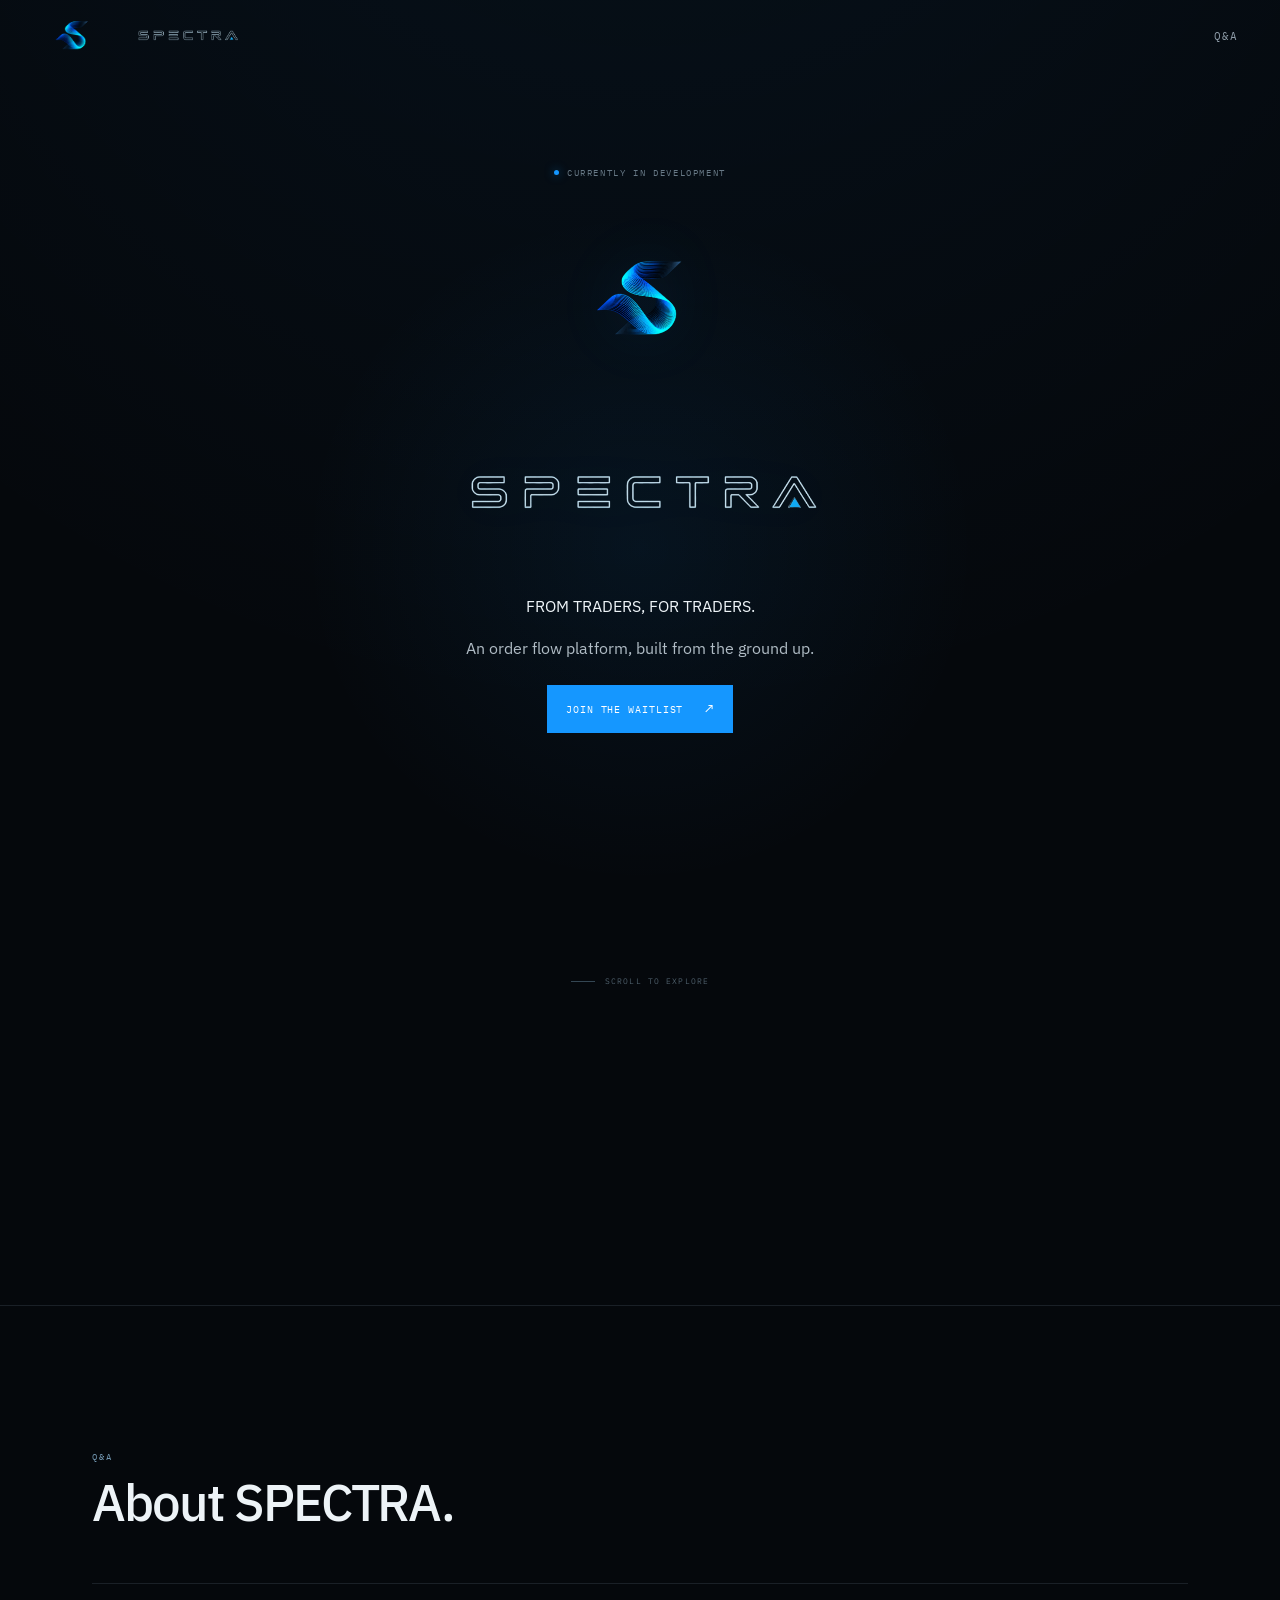
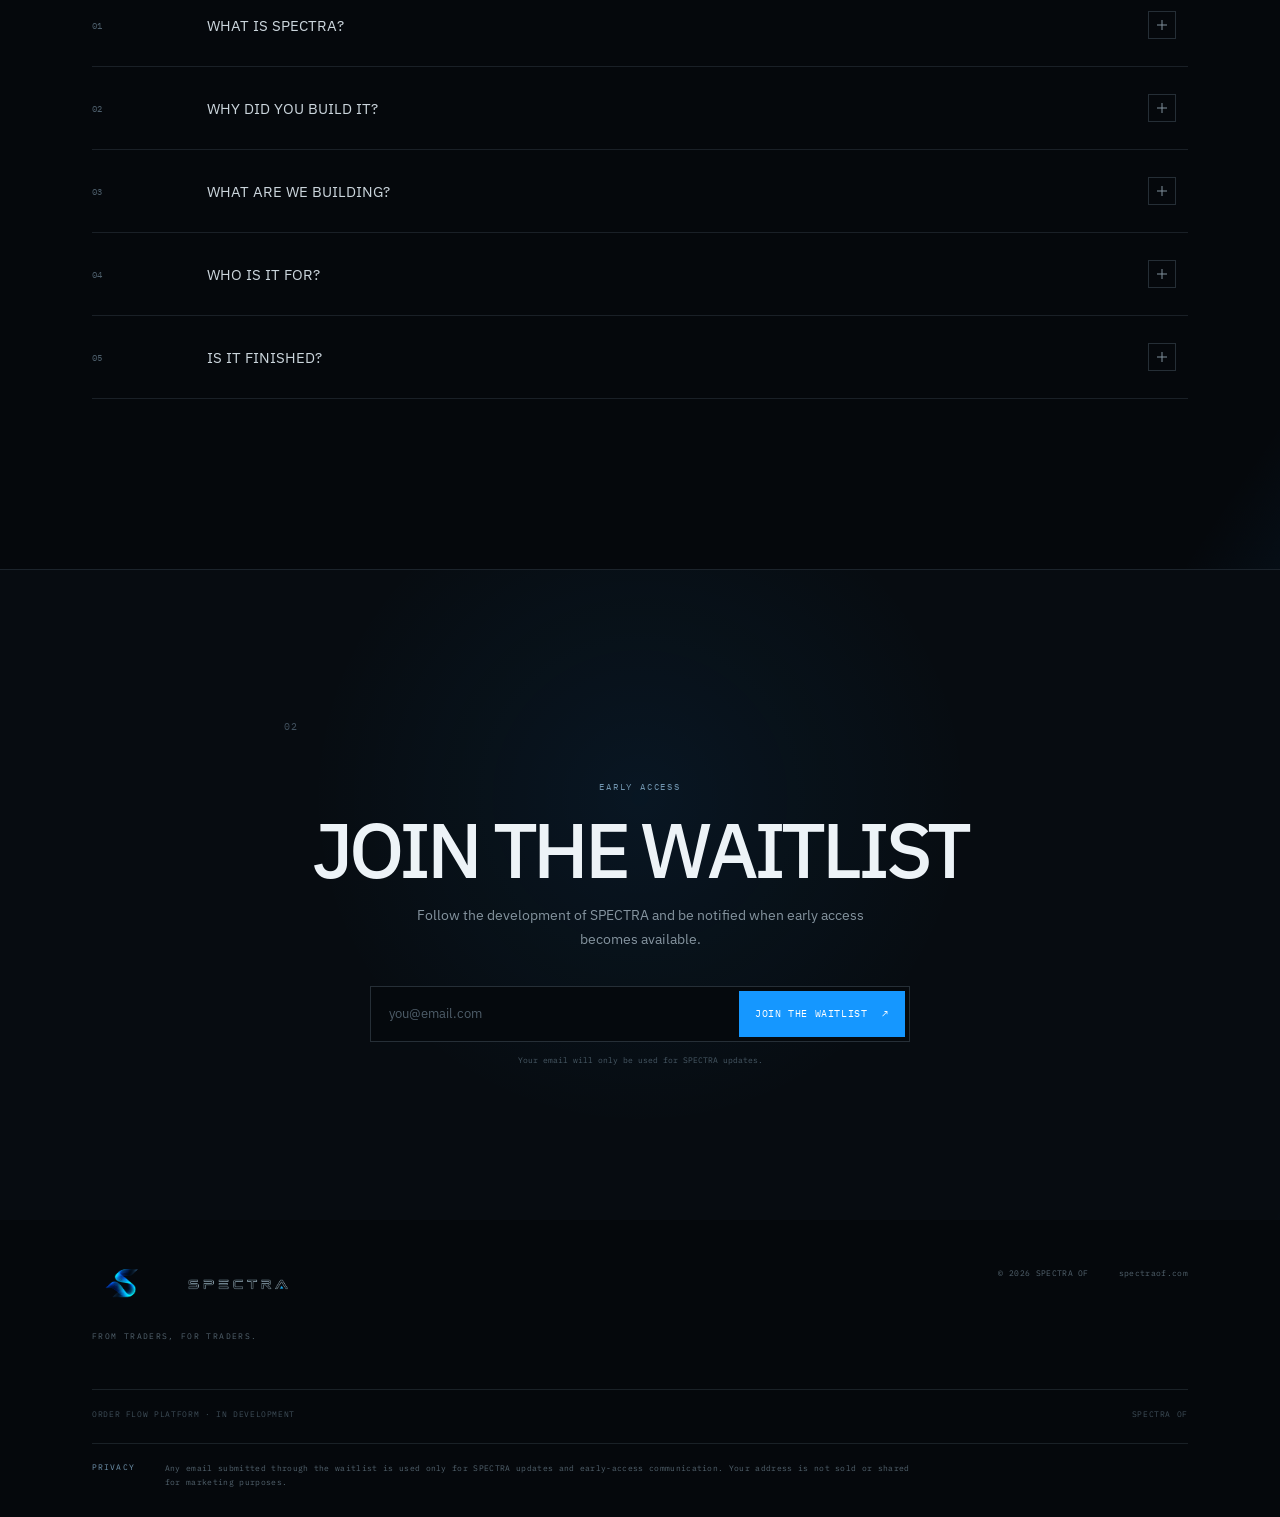
==== commit 7083318a: "Add files via upload" ====
--- a/index.html
+++ b/index.html
@@ -2,27 +2,217 @@
 <html lang="en">
 <head>
   <meta charset="utf-8">
-  <meta name="viewport" content="width=device-width, initial-scale=1, viewport-fit=cover">
-  <meta name="theme-color" content="#05080c">
-  <title>SPECTRA</title>
-  <link rel="icon" type="image/png" href="../assets/spectra-logo.png">
+  <meta name="viewport" content="width=device-width, initial-scale=1">
+  <meta name="description" content="SPECTRA is an order flow platform built from the ground up. Follow the development and join the waitlist for early access.">
+  <title>SPECTRA OF | From Traders, For Traders.</title>
+  <link rel="preconnect" href="https://fonts.googleapis.com">
+  <link rel="preconnect" href="https://fonts.gstatic.com" crossorigin>
+  <link href="https://fonts.googleapis.com/css2?family=IBM+Plex+Mono:wght@400;500&family=IBM+Plex+Sans:wght@400;500;600&display=swap" rel="stylesheet">
   <link rel="stylesheet" href="styles.css">
 </head>
 <body>
-  <main class="bio">
-    <img class="logo" src="../assets/spectra-logo.png" alt="SPECTRA">
-
-    <div class="actions">
-      <a class="bio-button" href="https://spectraof.com/">
-        <span>ENTER SPECTRA</span>
-        <span class="arrow" aria-hidden="true">↗</span>
+  <div class="site">
+    <header class="nav" id="nav">
+      <a class="brand" href="#top" aria-label="SPECTRA home">
+        <img src="assets/spectra-s.png" alt="" class="brand-logo">
+        <img src="assets/spectra-header.png" alt="SPECTRA" class="brand-wordmark">
       </a>
 
-      <a class="bio-button" href="https://discord.gg/e3EaTTtFW2" target="_blank" rel="noopener noreferrer">
-        <span>JOIN THE COMMUNITY</span>
-        <span class="arrow" aria-hidden="true">↗</span>
-      </a>
-    </div>
-  </main>
+      <nav class="nav-actions" aria-label="Primary">
+        <a href="#qa">Q&amp;A</a>
+      </nav>
+
+      <button class="menu-toggle" type="button" aria-label="Open menu" aria-expanded="false">
+        <span></span><span></span>
+      </button>
+    </header>
+
+    <main id="top">
+      <section class="hero">
+        <div class="hero-inner">
+          <div class="status reveal">
+            <span class="status-dot"></span>
+            <span>CURRENTLY IN DEVELOPMENT</span>
+          </div>
+
+          <img src="assets/spectra-s.png" alt="SPECTRA symbol" class="hero-s-image reveal delay-1">
+
+          <img src="assets/spectra-header.png" alt="SPECTRA" class="hero-header-image reveal delay-2">
+
+          <div class="hero-payoff reveal delay-3">FROM TRADERS, FOR TRADERS.</div>
+
+          <p class="hero-description reveal delay-4">
+            An order flow platform, built from the ground up.
+          </p>
+
+          <a class="hero-cta reveal delay-3" href="#waitlist">
+            <span>JOIN THE WAITLIST</span>
+            <span class="cta-arrow">↗</span>
+          </a>
+
+          <div class="hero-scroll reveal delay-4" aria-hidden="true">
+            <span></span>
+            <span>SCROLL TO EXPLORE</span>
+          </div>
+        </div>
+      </section>
+
+      <section class="qa-section" id="qa">
+        <div class="section-container">
+          <div class="section-header reveal">
+            <div>
+              <div class="eyebrow">Q&amp;A</div>
+              <h2>About SPECTRA.</h2>
+            </div>
+          </div>
+
+          <div class="accordion" data-accordion>
+            <!--
+              INSERT YOUR EXISTING Q&A HERE.
+              Do not change the structure. Duplicate .accordion-item as needed.
+
+              Example:
+              <article class="accordion-item">
+                <button class="accordion-trigger" type="button" aria-expanded="false">
+                  <span class="question-number">01</span>
+                  <span class="question-text">YOUR QUESTION</span>
+                  <span class="question-toggle" aria-hidden="true"></span>
+                </button>
+                <div class="accordion-answer" hidden>
+                  <div class="answer-inner">
+                    <p>YOUR ANSWER</p>
+                  </div>
+                </div>
+              </article>
+            -->
+
+            <article class="accordion-item">
+              <button class="accordion-trigger" type="button" aria-expanded="false">
+                <span class="question-number">01</span>
+                <span class="question-text">WHAT IS SPECTRA?</span>
+                <span class="question-toggle" aria-hidden="true"></span>
+              </button>
+              <div class="accordion-answer" hidden>
+                <div class="answer-inner">
+                  <p>SPECTRA is a market analysis platform focused on <strong>order flow, volume and market structure.</strong> Built to help traders see what is actually happening beneath price.</p>
+                </div>
+              </div>
+            </article>
+
+            <article class="accordion-item">
+              <button class="accordion-trigger" type="button" aria-expanded="false">
+                <span class="question-number">02</span>
+                <span class="question-text">WHY DID YOU BUILD IT?</span>
+                <span class="question-toggle" aria-hidden="true"></span>
+              </button>
+              <div class="accordion-answer" hidden>
+                <div class="answer-inner">
+                  <p>SPECTRA was born from a simple problem: I couldn't find an order flow platform that worked the way I wanted it to. So I decided to <strong>build it myself.</strong></p>
+                </div>
+              </div>
+            </article>
+
+            <article class="accordion-item">
+              <button class="accordion-trigger" type="button" aria-expanded="false">
+                <span class="question-number">03</span>
+                <span class="question-text">WHAT ARE WE BUILDING?</span>
+                <span class="question-toggle" aria-hidden="true"></span>
+              </button>
+              <div class="accordion-answer" hidden>
+                <div class="answer-inner">
+                  <ul class="answer-list">
+                    <li>Clean, focused interface</li>
+                    <li>Deep order flow and volume visualization</li>
+                    <li>Highly customizable workspace</li>
+                    <li>Built around real trading workflows</li>
+                    <li>Less noise, more relevant data</li>
+                  </ul>
+                </div>
+              </div>
+            </article>
+
+            <article class="accordion-item">
+              <button class="accordion-trigger" type="button" aria-expanded="false">
+                <span class="question-number">04</span>
+                <span class="question-text">WHO IS IT FOR?</span>
+                <span class="question-toggle" aria-hidden="true"></span>
+              </button>
+              <div class="accordion-answer" hidden>
+                <div class="answer-inner">
+                  <p>For traders who want to go beyond price action and explore <strong>volume, order flow, liquidity and market structure</strong> in greater depth.</p>
+                </div>
+              </div>
+            </article>
+
+            <article class="accordion-item">
+              <button class="accordion-trigger" type="button" aria-expanded="false">
+                <span class="question-number">05</span>
+                <span class="question-text">IS IT FINISHED?</span>
+                <span class="question-toggle" aria-hidden="true"></span>
+              </button>
+              <div class="accordion-answer" hidden>
+                <div class="answer-inner">
+                  <p>SPECTRA is currently in development. Built in public, one feature at a time. <strong>Follow the build.</strong></p>
+                </div>
+              </div>
+            </article>
+          </div>
+        </div>
+      </section>
+
+      <section class="waitlist-section" id="waitlist">
+        <div class="waitlist-container">
+          <div class="section-index reveal">02</div>
+          <div class="eyebrow reveal delay-1">EARLY ACCESS</div>
+          <h2 class="reveal delay-2">JOIN THE WAITLIST</h2>
+          <p class="waitlist-copy reveal delay-3">
+            Follow the development of SPECTRA and be notified when early access becomes available.
+          </p>
+
+          <form class="waitlist-form reveal delay-4" id="waitlist-form">
+            <label class="sr-only" for="email">Email address</label>
+            <input id="email" name="email" type="email" autocomplete="email" placeholder="you@email.com" required>
+            <button type="submit">
+              <span>JOIN THE WAITLIST</span>
+              <span>↗</span>
+            </button>
+          </form>
+
+          <p class="form-note reveal delay-4" id="form-note">
+            Your email will only be used for SPECTRA updates.
+          </p>
+        </div>
+      </section>
+    </main>
+
+    <footer class="footer">
+      <div class="footer-top">
+        <div class="footer-brand">
+          <a class="brand" href="#top">
+            <img src="assets/spectra-s.png" alt="" class="brand-logo">
+            <img src="assets/spectra-header.png" alt="SPECTRA" class="brand-wordmark">
+          </a>
+          <p>FROM TRADERS, FOR TRADERS.</p>
+        </div>
+
+        <div class="footer-meta">
+          <span>© 2026 SPECTRA OF</span>
+          <a href="https://spectraof.com">spectraof.com</a>
+        </div>
+      </div>
+
+      <div class="footer-bottom">
+        <span>ORDER FLOW PLATFORM · IN DEVELOPMENT</span>
+        <span>SPECTRA OF</span>
+      </div>
+
+      <div class="footer-policy">
+        <span>PRIVACY</span>
+        <p>Any email submitted through the waitlist is used only for SPECTRA updates and early-access communication. Your address is not sold or shared for marketing purposes.</p>
+      </div>
+    </footer>
+  </div>
+
+  <script src="app.js"></script>
 </body>
 </html>
--- a/styles.css
+++ b/styles.css
@@ -1,106 +1,926 @@
-@import url('https://fonts.googleapis.com/css2?family=IBM+Plex+Mono:wght@400;500&display=swap');
-
-:root {
-  --bg: #05080c;
-  --text: #eef4f8;
-  --muted: #8e9ca8;
-  --line: rgba(255,255,255,.14);
-  --hover: rgba(255,255,255,.055);
-  --accent: #1597ff;
-}
-
-* { box-sizing: border-box; }
-
-html, body {
-  margin: 0;
-  min-height: 100%;
-  background: var(--bg);
-}
-
-body {
-  min-height: 100vh;
-  min-height: 100svh;
-  color: var(--text);
-  font-family: "IBM Plex Mono", monospace;
-  -webkit-font-smoothing: antialiased;
-}
-
-.bio {
-  min-height: 100vh;
-  min-height: 100svh;
-  display: flex;
-  flex-direction: column;
-  align-items: center;
-  justify-content: center;
-  padding: 32px 22px;
-}
-
-.logo {
-  width: 58px;
-  height: 58px;
-  object-fit: contain;
-  display: block;
-  margin-bottom: 42px;
-}
-
-.actions {
-  width: min(100%, 360px);
-  display: grid;
-  gap: 10px;
-}
-
-.bio-button {
-  width: 100%;
-  height: 54px;
-  display: flex;
-  align-items: center;
-  justify-content: space-between;
-  padding: 0 17px;
-  border: 1px solid var(--line);
-  color: var(--text);
-  background: transparent;
-  text-decoration: none;
-  font-size: 11px;
-  font-weight: 500;
-  letter-spacing: .08em;
-  transition: background .18s ease, border-color .18s ease, color .18s ease, transform .18s ease;
-}
-
-.bio-button:hover {
-  background: var(--hover);
-  border-color: rgba(21,151,255,.65);
-  color: #fff;
-  transform: translateY(-1px);
-}
-
-.bio-button:active { transform: translateY(0); }
-
-.bio-button:focus-visible {
-  outline: 1px solid var(--accent);
-  outline-offset: 4px;
-}
-
-.arrow {
-  color: var(--muted);
-  font-size: 15px;
-  line-height: 1;
-  transition: color .18s ease, transform .18s ease;
-}
-
-.bio-button:hover .arrow {
-  color: var(--accent);
-  transform: translate(2px, -2px);
-}
-
-@media (max-width: 480px) {
-  .bio { padding: 24px 18px; }
-  .logo {
-    width: 52px;
-    height: 52px;
-    margin-bottom: 34px;
-  }
-  .bio-button {
-    height: 52px;
-    font-size: 10px;
-  }
-}
+*{box-sizing:border-box}
+
+:root{
+  --bg:#05080c;
+  --bg-soft:#070c11;
+  --panel:#091018;
+  --text:#edf3f7;
+  --muted:#82919e;
+  --dim:#52616d;
+  --blue:#1597ff;
+  --blue-soft:#73c4ff;
+  --line:rgba(155,183,205,.14);
+  --line-strong:rgba(155,183,205,.22);
+  --sans:"IBM Plex Sans",Inter,Arial,sans-serif;
+  --mono:"IBM Plex Mono",ui-monospace,SFMono-Regular,monospace;
+  --max:1180px;
+}
+
+html{
+  scroll-behavior:smooth;
+  background:var(--bg);
+}
+
+body{
+  margin:0;
+  background:
+    radial-gradient(circle at 50% -12%,rgba(21,151,255,.065),transparent 31%),
+    var(--bg);
+  color:var(--text);
+  font-family:var(--sans);
+  -webkit-font-smoothing:antialiased;
+}
+
+body:after{
+  content:"";
+  position:fixed;
+  inset:0;
+  pointer-events:none;
+  z-index:50;
+  opacity:.012;
+  background-image:radial-gradient(rgba(255,255,255,.45) .35px, transparent .35px);
+  background-size:4px 4px;
+}
+
+a{color:inherit;text-decoration:none}
+button,input{font:inherit}
+
+.site{min-height:100vh}
+
+.nav{
+  position:fixed;
+  z-index:30;
+  top:0;
+  left:0;
+  right:0;
+  height:72px;
+  padding:0 42px;
+  display:flex;
+  align-items:center;
+  justify-content:space-between;
+  border-bottom:1px solid transparent;
+  transition:background .25s,border-color .25s,backdrop-filter .25s;
+}
+
+.nav.scrolled{
+  background:rgba(5,8,12,.82);
+  border-color:var(--line);
+  backdrop-filter:blur(10px);
+}
+
+.brand{
+  display:inline-flex;
+  align-items:center;
+  gap:10px;
+  height:32px;
+}
+
+.brand-logo{
+  width:60px;
+  height:60px;
+  object-fit:contain;
+  display:block;
+}
+
+.brand-wordmark{
+  width:165px;
+  height:auto;
+  max-height:80px;
+  object-fit:contain;
+  display:block;
+}
+
+.nav-actions{
+  display:flex;
+  align-items:center;
+  gap:30px;
+}
+
+.nav-actions>a:first-child{
+  color:#8e9ca8;
+  font:11px var(--mono);
+  letter-spacing:.08em;
+  transition:color .2s;
+}
+
+.nav-actions>a:first-child:hover{color:#fff}
+
+.nav-waitlist{
+  height:37px;
+  padding:0 14px;
+  display:inline-flex;
+  align-items:center;
+  gap:9px;
+  border:1px solid rgba(21,151,255,.55);
+  background:rgba(21,151,255,.055);
+  color:#dceeff;
+  font:10px var(--mono);
+  letter-spacing:.06em;
+  transition:background .2s,border-color .2s,transform .2s;
+}
+
+.nav-waitlist:hover{
+  background:rgba(21,151,255,.13);
+  border-color:rgba(21,151,255,.85);
+  transform:translateY(-1px);
+}
+
+.menu-toggle{
+  display:none;
+  width:34px;
+  height:34px;
+  padding:8px 5px;
+  border:0;
+  background:transparent;
+  cursor:pointer;
+}
+
+.menu-toggle span{
+  display:block;
+  width:23px;
+  height:1px;
+  margin:6px 0;
+  background:#cdd8df;
+  transition:transform .2s;
+}
+
+.hero{
+  min-height:145svh;
+  display:flex;
+  align-items:flex-start;
+  justify-content:center;
+  padding:0 24px;
+  position:relative;
+}
+
+.hero-inner{
+  width:100%;
+  max-width:900px;
+  height:100svh;
+  position:sticky;
+  top:0;
+  display:flex;
+  flex-direction:column;
+  align-items:center;
+  justify-content:center;
+  text-align:center;
+  isolation:isolate;
+}
+
+.hero:before{
+  content:"";
+  position:absolute;
+  width:min(700px,75vw);
+  height:min(700px,75vw);
+  left:50%;
+  top:42%;
+  transform:translate(-50%,-50%);
+  background:radial-gradient(circle,rgba(21,151,255,.07),transparent 68%);
+  pointer-events:none;
+}
+
+.status{
+  display:flex;
+  align-items:center;
+  gap:8px;
+  margin-bottom:42px;
+  color:#687986;
+  font:9px var(--mono);
+  letter-spacing:.18em;
+}
+
+.status-dot{
+  width:5px;
+  height:5px;
+  border-radius:50%;
+  background:var(--blue);
+  box-shadow:0 0 10px rgba(21,151,255,.55);
+}
+
+.hero-s-image{
+  width:160px;
+  height:160px;
+  object-fit:contain;
+  display:block;
+  margin:0 0 28px;
+  position:relative;
+  z-index:2;
+  filter:drop-shadow(0 0 28px rgba(21,151,255,.08));
+  will-change:transform;
+}
+
+.hero-header-image{
+  width:min(520px,72vw);
+  height:auto;
+  display:block;
+  object-fit:contain;
+  margin:0 auto 18px;
+  position:relative;
+  z-index:3;
+  filter:drop-shadow(0 0 24px rgba(21,151,255,.05));
+  will-change:transform;
+}
+
+.hero-payoff{
+  position:relative;
+  z-index:4;
+  will-change:transform,opacity;
+}
+
+.hero-description{
+  margin:20px 0 24px;
+  color:#b0bcc5;
+  font-size:16px;
+  line-height:1.6;
+}
+
+.hero-cta{
+  height:48px;
+  padding:0 18px;
+  display:inline-flex;
+  align-items:center;
+  gap:22px;
+  border:1px solid rgba(21,151,255,.78);
+  background:var(--blue);
+  color:#fff;
+  font:10px var(--mono);
+  letter-spacing:.09em;
+  transition:transform .2s,box-shadow .2s,background .2s;
+}
+
+.hero-cta:hover{
+  transform:translateY(-2px);
+  box-shadow:0 10px 30px rgba(21,151,255,.17);
+  background:#169cff;
+}
+
+.cta-arrow{font-size:14px}
+
+.hero-scroll{
+  position:absolute;
+  top:calc(100% + 76px);
+  display:flex;
+  align-items:center;
+  gap:10px;
+  color:#4e5f6b;
+  font:8px var(--mono);
+  letter-spacing:.14em;
+}
+
+.hero-scroll>span:first-child{
+  width:24px;
+  height:1px;
+  background:#344653;
+}
+
+.section-container{
+  max-width:var(--max);
+  margin:auto;
+  padding:145px 42px 170px;
+}
+
+.qa-section{
+  border-top:1px solid var(--line);
+}
+
+.section-header{
+  display:block;
+  margin-bottom:55px;
+}
+
+.section-index{
+  color:#41515e;
+  font:10px var(--mono);
+  letter-spacing:.08em;
+}
+
+.eyebrow{
+  color:#7195af;
+  font:9px var(--mono);
+  letter-spacing:.2em;
+}
+
+.section-header h2{
+  margin:15px 0 0;
+  font-size:clamp(36px,4vw,52px);
+  line-height:1;
+  font-weight:500;
+  letter-spacing:-.04em;
+}
+
+.accordion{
+  border-top:1px solid var(--line);
+}
+
+.accordion-item{
+  border-bottom:1px solid var(--line);
+}
+
+.accordion-trigger{
+  width:100%;
+  min-height:82px;
+  padding:0;
+  display:grid;
+  grid-template-columns:90px 1fr 40px;
+  gap:25px;
+  align-items:center;
+  border:0;
+  background:transparent;
+  color:var(--text);
+  text-align:left;
+  cursor:pointer;
+}
+
+.accordion-trigger:hover .question-text{
+  color:#fff;
+}
+
+.question-number{
+  color:#4d5e6b;
+  font:9px var(--mono);
+}
+
+.question-text{
+  color:#cbd5dc;
+  font-size:15px;
+  transition:color .2s;
+}
+
+.question-toggle{
+  width:28px;
+  height:28px;
+  position:relative;
+  border:1px solid var(--line-strong);
+  transition:border-color .2s,transform .3s,background .2s;
+}
+
+.question-toggle:before,
+.question-toggle:after{
+  content:"";
+  position:absolute;
+  left:50%;
+  top:50%;
+  width:10px;
+  height:1px;
+  background:#80909c;
+  transform:translate(-50%,-50%);
+}
+
+.question-toggle:after{
+  transform:translate(-50%,-50%) rotate(90deg);
+  transition:transform .3s;
+}
+
+.accordion-trigger:hover .question-toggle{
+  border-color:rgba(21,151,255,.55);
+}
+
+.accordion-trigger[aria-expanded="true"] .question-toggle{
+  background:rgba(21,151,255,.06);
+  border-color:rgba(21,151,255,.55);
+}
+
+.accordion-trigger[aria-expanded="true"] .question-toggle:after{
+  transform:translate(-50%,-50%) rotate(0deg);
+}
+
+.accordion-answer{
+  overflow:hidden;
+}
+
+.answer-inner{
+  padding:0 65px 30px 115px;
+  max-width:850px;
+}
+
+.answer-inner p{
+  margin:0;
+  color:#81909c;
+  font-size:14px;
+  line-height:1.8;
+}
+
+.placeholder-item .accordion-trigger{
+  cursor:default;
+}
+
+.placeholder-item .question-text{
+  color:#4c5c68;
+}
+
+.placeholder-item .question-toggle{
+  opacity:.45;
+}
+
+.waitlist-section{
+  border-top:1px solid var(--line);
+  background:
+    radial-gradient(circle at 50% 35%,rgba(21,151,255,.075),transparent 43%),
+    var(--bg-soft);
+}
+
+.waitlist-container{
+  max-width:760px;
+  min-height:650px;
+  margin:auto;
+  padding:150px 24px 155px;
+  text-align:center;
+  display:flex;
+  flex-direction:column;
+  align-items:center;
+}
+
+.waitlist-container>.section-index{
+  align-self:flex-start;
+  margin-bottom:48px;
+}
+
+.waitlist-container h2{
+  margin:20px 0 18px;
+  font-size:clamp(48px,7vw,78px);
+  line-height:.95;
+  font-weight:500;
+  letter-spacing:-.055em;
+}
+
+.waitlist-copy{
+  max-width:500px;
+  margin:0 0 34px;
+  color:#85949f;
+  font-size:14px;
+  line-height:1.7;
+}
+
+.waitlist-form{
+  width:min(540px,100%);
+  padding:4px;
+  display:flex;
+  border:1px solid var(--line-strong);
+  background:#05090d;
+}
+
+.waitlist-form input{
+  min-width:0;
+  flex:1;
+  height:46px;
+  padding:0 14px;
+  border:0;
+  outline:0;
+  background:transparent;
+  color:#edf4f8;
+  font-size:13px;
+}
+
+.waitlist-form input::placeholder{color:#4e5d69}
+
+.waitlist-form button{
+  height:46px;
+  padding:0 16px;
+  display:flex;
+  align-items:center;
+  gap:15px;
+  border:0;
+  background:var(--blue);
+  color:#fff;
+  cursor:pointer;
+  font:10px var(--mono);
+  letter-spacing:.06em;
+  transition:background .2s,transform .2s;
+}
+
+.waitlist-form button:hover{
+  background:#169cff;
+}
+
+.waitlist-form button:active{
+  transform:translateY(1px);
+}
+
+.form-note{
+  margin:13px 0 0;
+  color:#485965;
+  font:8px var(--mono);
+}
+
+.footer{
+  max-width:var(--max);
+  margin:auto;
+  padding:48px 42px 28px;
+}
+
+.footer-top{
+  display:flex;
+  align-items:flex-start;
+  justify-content:space-between;
+  padding-bottom:48px;
+}
+
+.footer-brand p{
+  margin:13px 0 0;
+  color:#53636e;
+  font:8px var(--mono);
+  letter-spacing:.17em;
+}
+
+.footer-meta{
+  display:flex;
+  gap:30px;
+  color:#53636e;
+  font:8px var(--mono);
+  letter-spacing:.04em;
+}
+
+.footer-meta a:hover{color:#9aa9b4}
+
+.footer-bottom{
+  padding-top:19px;
+  border-top:1px solid var(--line);
+  display:flex;
+  justify-content:space-between;
+  color:#3f4e59;
+  font:8px var(--mono);
+  letter-spacing:.08em;
+}
+
+.footer-policy{
+  margin-top:24px;
+  padding-top:18px;
+  border-top:1px solid var(--line);
+  display:flex;
+  gap:30px;
+  color:#53636e;
+  font:8px var(--mono);
+  letter-spacing:.04em;
+}
+
+.footer-policy > span{
+  flex:0 0 auto;
+  color:#7195af;
+  letter-spacing:.14em;
+}
+
+.footer-policy p{
+  margin:0;
+  max-width:760px;
+  line-height:1.7;
+}
+
+.reveal{
+  opacity:0;
+  transform:translateY(16px);
+  transition:opacity .7s ease,transform .7s ease;
+}
+
+.reveal.visible{
+  opacity:1;
+  transform:none;
+}
+
+.delay-1{transition-delay:.08s}
+.delay-2{transition-delay:.15s}
+.delay-3{transition-delay:.22s}
+.delay-4{transition-delay:.29s}
+
+.sr-only{
+  position:absolute;
+  width:1px;
+  height:1px;
+  padding:0;
+  margin:-1px;
+  overflow:hidden;
+  clip:rect(0,0,0,0);
+  white-space:nowrap;
+  border:0;
+}
+
+@media(max-width:720px){
+  .nav{
+    height:62px;
+    padding:0 20px;
+  }
+
+  .brand{
+    gap:8px;
+    height:28px;
+  }
+
+  .brand-logo{
+    width:23px;
+    height:23px;
+  }
+
+  .brand-wordmark{
+    width:82px;
+    max-height:21px;
+  }
+
+  .nav-actions{
+    display:none;
+    position:absolute;
+    top:62px;
+    left:0;
+    right:0;
+    padding:16px 20px 20px;
+    flex-direction:column;
+    align-items:stretch;
+    gap:8px;
+    border-bottom:1px solid var(--line);
+    background:rgba(5,8,12,.96);
+    backdrop-filter:blur(10px);
+  }
+
+  .nav-actions.mobile-open{display:flex}
+
+  .nav-actions>a:first-child{
+    height:42px;
+    display:flex;
+    align-items:center;
+  }
+
+  .nav-waitlist{
+    justify-content:space-between;
+    height:42px;
+  }
+
+  .menu-toggle{
+    display:block;
+  }
+
+  .menu-toggle[aria-expanded="true"] span:first-child{
+    transform:translateY(3.5px) rotate(45deg);
+  }
+
+  .menu-toggle[aria-expanded="true"] span:last-child{
+    transform:translateY(-3.5px) rotate(-45deg);
+  }
+
+  .status{
+    margin-bottom:30px;
+    font-size:8px;
+  }
+
+  .hero-description{
+    font-size:14px;
+  }
+
+  .hero-scroll{
+    display:none;
+  }
+
+  .section-container{
+    padding:105px 20px 110px;
+  }
+
+  .section-header{
+    display:block;
+    margin-bottom:38px;
+  }
+
+  .section-header h2{
+    font-size:38px;
+  }
+
+  .accordion-trigger{
+    min-height:76px;
+    grid-template-columns:42px 1fr 30px;
+    gap:12px;
+  }
+
+  .question-text{
+    font-size:14px;
+    line-height:1.35;
+  }
+
+  .question-toggle{
+    width:25px;
+    height:25px;
+  }
+
+  .answer-inner{
+    padding:0 30px 27px 54px;
+  }
+
+  .answer-inner p{
+    font-size:13px;
+  }
+
+  .waitlist-container{
+    min-height:0;
+    padding:110px 20px 120px;
+  }
+
+  .waitlist-container>.section-index{
+    align-self:flex-start;
+    margin-bottom:40px;
+  }
+
+  .waitlist-container h2{
+    font-size:52px;
+  }
+
+  .waitlist-copy{
+    font-size:13px;
+  }
+
+  .waitlist-form{
+    flex-direction:column;
+    border:0;
+    padding:0;
+    gap:7px;
+    background:transparent;
+  }
+
+  .waitlist-form input,
+  .waitlist-form button{
+    width:100%;
+    height:49px;
+    border:1px solid var(--line-strong);
+  }
+
+  .waitlist-form input{
+    background:#05090d;
+  }
+
+  .waitlist-form button{
+    justify-content:center;
+  }
+
+  .footer{
+    padding:40px 20px 25px;
+  }
+
+  .footer-top{
+    flex-direction:column;
+    gap:30px;
+    padding-bottom:38px;
+  }
+
+  .footer-meta{
+    flex-direction:column;
+    gap:8px;
+  }
+
+  .footer-bottom{
+    flex-direction:column;
+    gap:9px;
+  }
+
+  .footer-policy{
+    flex-direction:column;
+    gap:9px;
+    margin-top:22px;
+  }
+
+  .footer-policy p{
+    max-width:none;
+  }
+}
+
+@media(prefers-reduced-motion:reduce){
+  html{scroll-behavior:auto}
+  .reveal{opacity:1;transform:none;transition:none}
+}
+
+.answer-inner strong{
+  color:#dbe8ef;
+  font-weight:500;
+}
+.answer-list{
+  margin:0;
+  padding:0 0 0 17px;
+  color:#81909c;
+  font-size:14px;
+  line-height:1.9;
+}
+.answer-list li::marker{
+  color:var(--blue);
+}
+@media(max-width:720px){
+  .answer-list{
+    font-size:13px;
+    line-height:1.85;
+  }
+}
+
+/* SPECTRA V2.1: restrained scroll atmosphere */
+.qa-section,
+.waitlist-section{
+  position:relative;
+  overflow:hidden;
+}
+
+.qa-section::before,
+.waitlist-section::before{
+  content:"";
+  position:absolute;
+  top:-25%;
+  left:-35%;
+  width:55%;
+  height:150%;
+  background:linear-gradient(
+    115deg,
+    transparent 0%,
+    rgba(21,151,255,0) 38%,
+    rgba(21,151,255,.055) 49%,
+    rgba(115,196,255,.025) 53%,
+    transparent 65%
+  );
+  transform:translateX(-35%) skewX(-12deg);
+  opacity:0;
+  pointer-events:none;
+  transition:opacity .8s ease;
+}
+
+.qa-section.section-visible::before,
+.waitlist-section.section-visible::before{
+  opacity:1;
+  animation:spectraSweep 5.5s cubic-bezier(.2,.7,.2,1) both;
+}
+
+@keyframes spectraSweep{
+  from{transform:translateX(-35%) skewX(-12deg)}
+  to{transform:translateX(245%) skewX(-12deg)}
+}
+
+.hero-s-image,
+.hero-header-image{
+  transition:filter .5s ease, transform .5s ease;
+}
+
+.hero-s-image:hover{
+  filter:drop-shadow(0 0 34px rgba(21,151,255,.13));
+  transform:translateY(-1px);
+}
+
+.hero-header-image:hover{
+  filter:drop-shadow(0 0 30px rgba(21,151,255,.10));
+  transform:translateY(-1px);
+}
+
+@media(max-width:720px){
+  .hero-wordmark-image{
+    width:min(500px,88vw);
+  }
+}
+
+@media(prefers-reduced-motion:reduce){
+  .qa-section.section-visible::before,
+  .waitlist-section.section-visible::before{
+    animation:none;
+  }
+}
+
+@media(prefers-reduced-motion:reduce){
+  .hero-s-image,
+  .hero-header-image{
+    transition:none;
+  }
+}
+
+/* SPECTRA hero scroll choreography */
+.hero .status,
+.hero .hero-payoff,
+.hero .hero-description,
+.hero .hero-cta,
+.hero .hero-scroll{
+  will-change:transform,opacity;
+}
+
+.hero .reveal{
+  transition:opacity .7s ease, transform .7s ease;
+}
+
+@media (max-width:720px){
+  .hero{
+    min-height:135svh;
+    padding:0 20px;
+  }
+
+  .hero-inner{
+    height:100svh;
+  }
+
+  .hero-s-image{
+    width:92px;
+    height:92px;
+    margin-bottom:20px;
+  }
+
+  .hero-header-image{
+    width:min(390px,86vw);
+    margin-bottom:15px;
+  }
+
+  .hero-description{
+    margin:18px 0 22px;
+  }
+}
+
+@media (prefers-reduced-motion:reduce){
+  .hero{
+    min-height:100svh;
+  }
+}
+
+/* Final navbar wordmark readability fix only */
+.brand-wordmark{width:150px !important;}
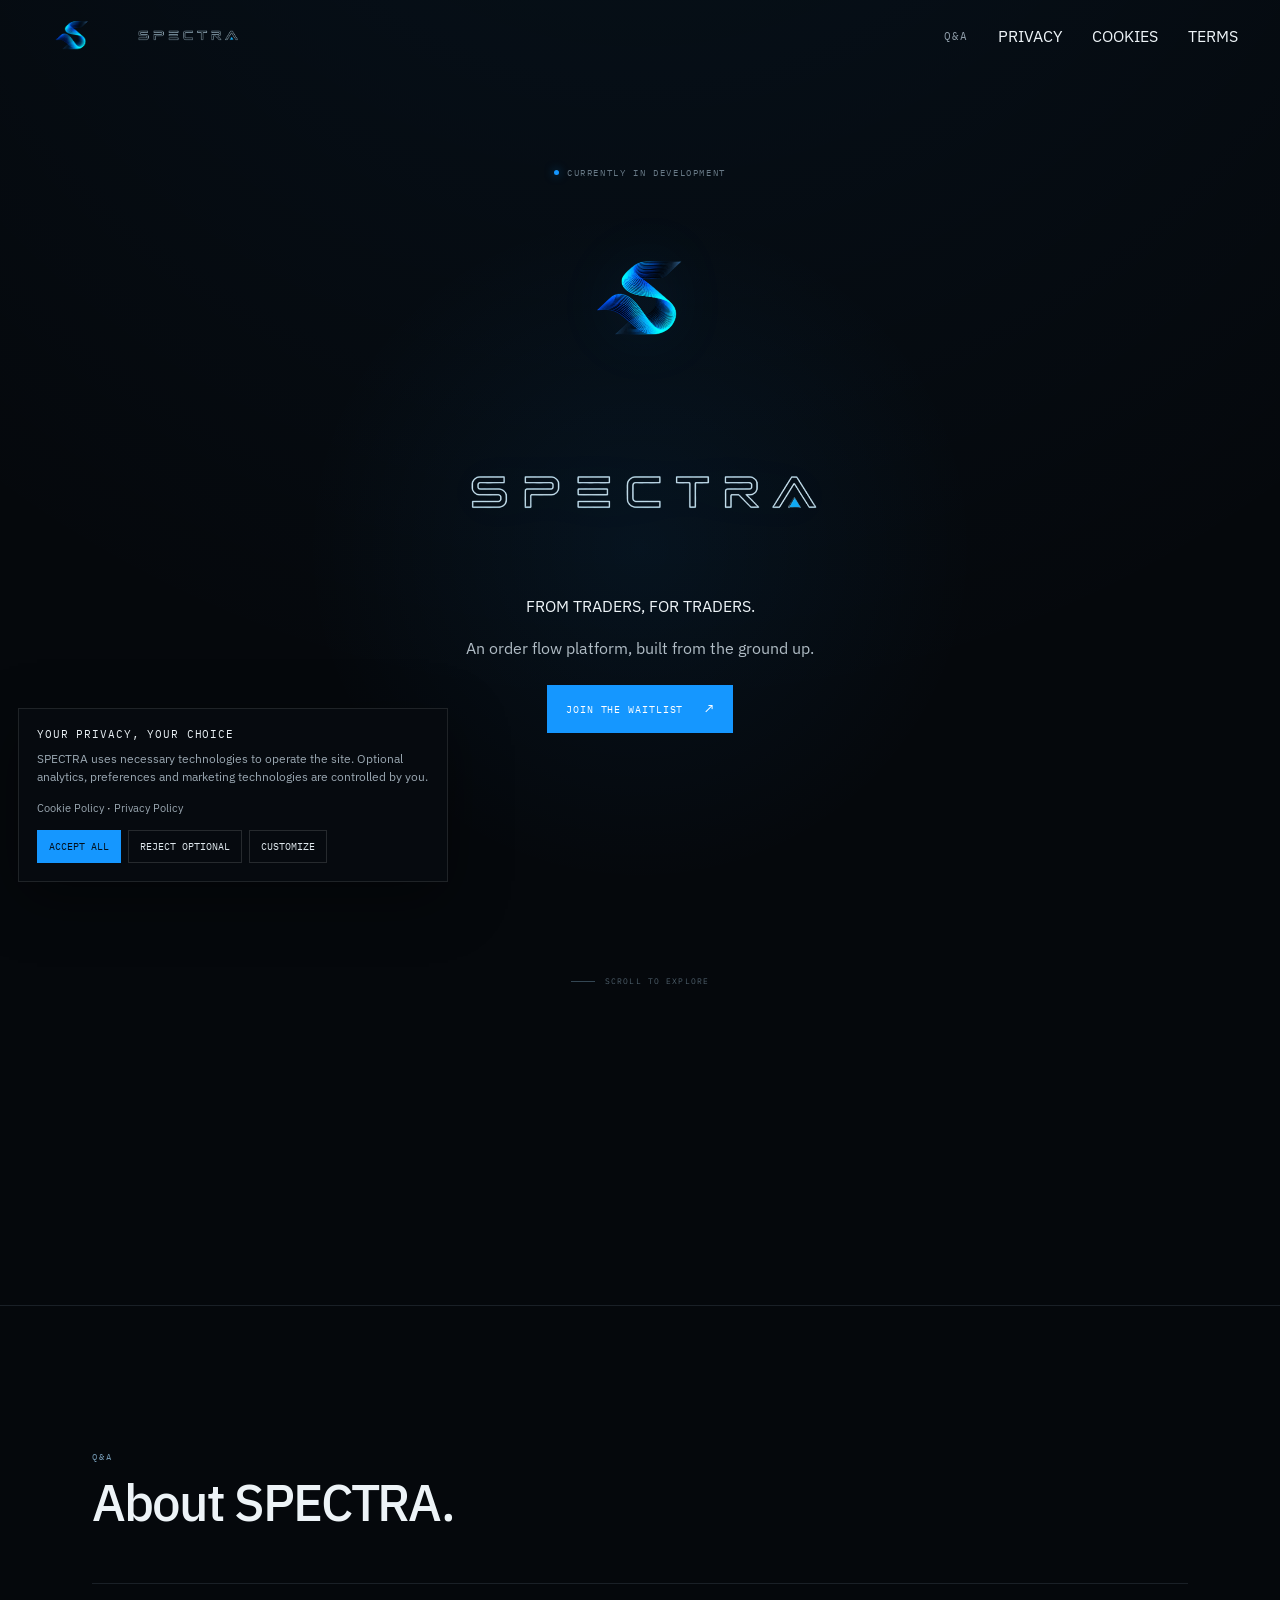
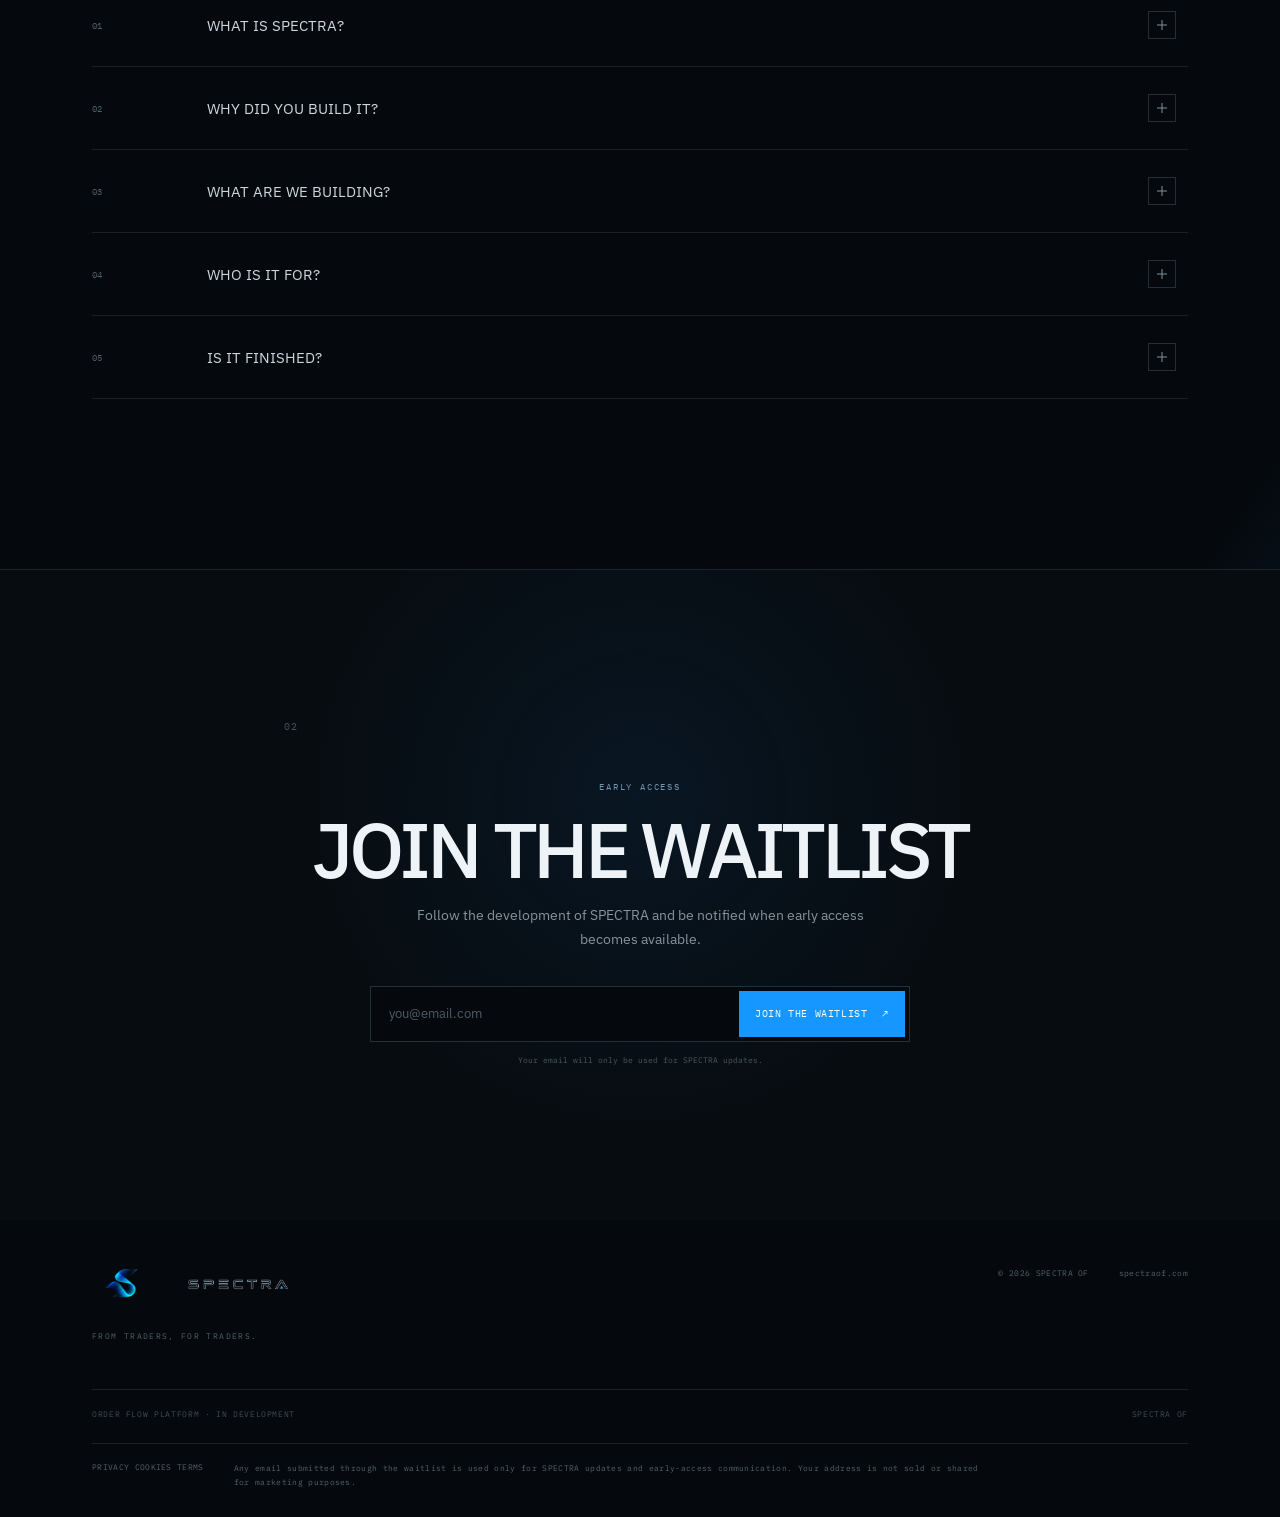
==== commit 782c9b86: "Add legal links and cookie consent to site" ====
--- a/index.html
+++ b/index.html
@@ -20,6 +20,9 @@
 
       <nav class="nav-actions" aria-label="Primary">
         <a href="#qa">Q&amp;A</a>
+        <a href="/legal/privacy-policy.html">PRIVACY</a>
+        <a href="/legal/cookie-policy.html">COOKIES</a>
+        <a href="/legal/terms-and-conditions.html">TERMS</a>
       </nav>
 
       <button class="menu-toggle" type="button" aria-label="Open menu" aria-expanded="false">
@@ -207,12 +210,18 @@
       </div>
 
       <div class="footer-policy">
-        <span>PRIVACY</span>
+        <div class="footer-policy-links">
+          <a href="/legal/privacy-policy.html">PRIVACY</a>
+          <a href="/legal/cookie-policy.html">COOKIES</a>
+          <a href="/legal/terms-and-conditions.html">TERMS</a>
+        </div>
         <p>Any email submitted through the waitlist is used only for SPECTRA updates and early-access communication. Your address is not sold or shared for marketing purposes.</p>
       </div>
     </footer>
   </div>
 
+  <link rel="stylesheet" href="cookie-consent.css">
+  <script src="cookie-consent.js"></script>
   <script src="app.js"></script>
 </body>
 </html>
--- a/cookie-consent.css
+++ b/cookie-consent.css
@@ -0,0 +1 @@
+#spectra-cookie-consent{position:fixed;z-index:10000;left:18px;bottom:18px;width:min(430px,calc(100% - 36px));background:rgba(7,11,16,.96);border:1px solid rgba(255,255,255,.1);box-shadow:0 18px 55px rgba(0,0,0,.38);padding:18px;color:#eaf1f5;font-family:"IBM Plex Sans",sans-serif;backdrop-filter:blur(12px)}#spectra-cookie-consent[hidden]{display:none}.scc-title{font:11px "IBM Plex Mono";letter-spacing:.08em}.scc-text{color:#9aa7b1;font-size:12px;line-height:1.55;margin:9px 0 14px}.scc-links{font-size:11px}.scc-links a{color:#9aa7b1}.scc-actions{display:flex;gap:7px;margin-top:15px;flex-wrap:wrap}.scc-btn{border:1px solid rgba(255,255,255,.13);background:transparent;color:#dfe8ed;padding:9px 11px;font:10px "IBM Plex Mono";cursor:pointer}.scc-btn:hover{border-color:#1597ff;color:#fff}.scc-btn.primary{background:#1597ff;border-color:#1597ff;color:#03101a}.scc-settings{display:none;margin-top:14px;border-top:1px solid rgba(255,255,255,.07);padding-top:12px}.scc-settings.is-open{display:block}.scc-row{display:flex;justify-content:space-between;gap:15px;padding:9px 0;font:11px "IBM Plex Mono";color:#b7c2ca}.scc-row small{display:block;color:#687781;margin-top:3px;font:10px "IBM Plex Sans"}.scc-manage{position:fixed;z-index:9998;right:16px;bottom:16px;border:1px solid rgba(255,255,255,.12);background:#080d13;color:#8e9ca8;padding:7px 9px;font:9px "IBM Plex Mono";cursor:pointer}@media(max-width:520px){#spectra-cookie-consent{left:10px;bottom:10px;width:calc(100% - 20px)}}
